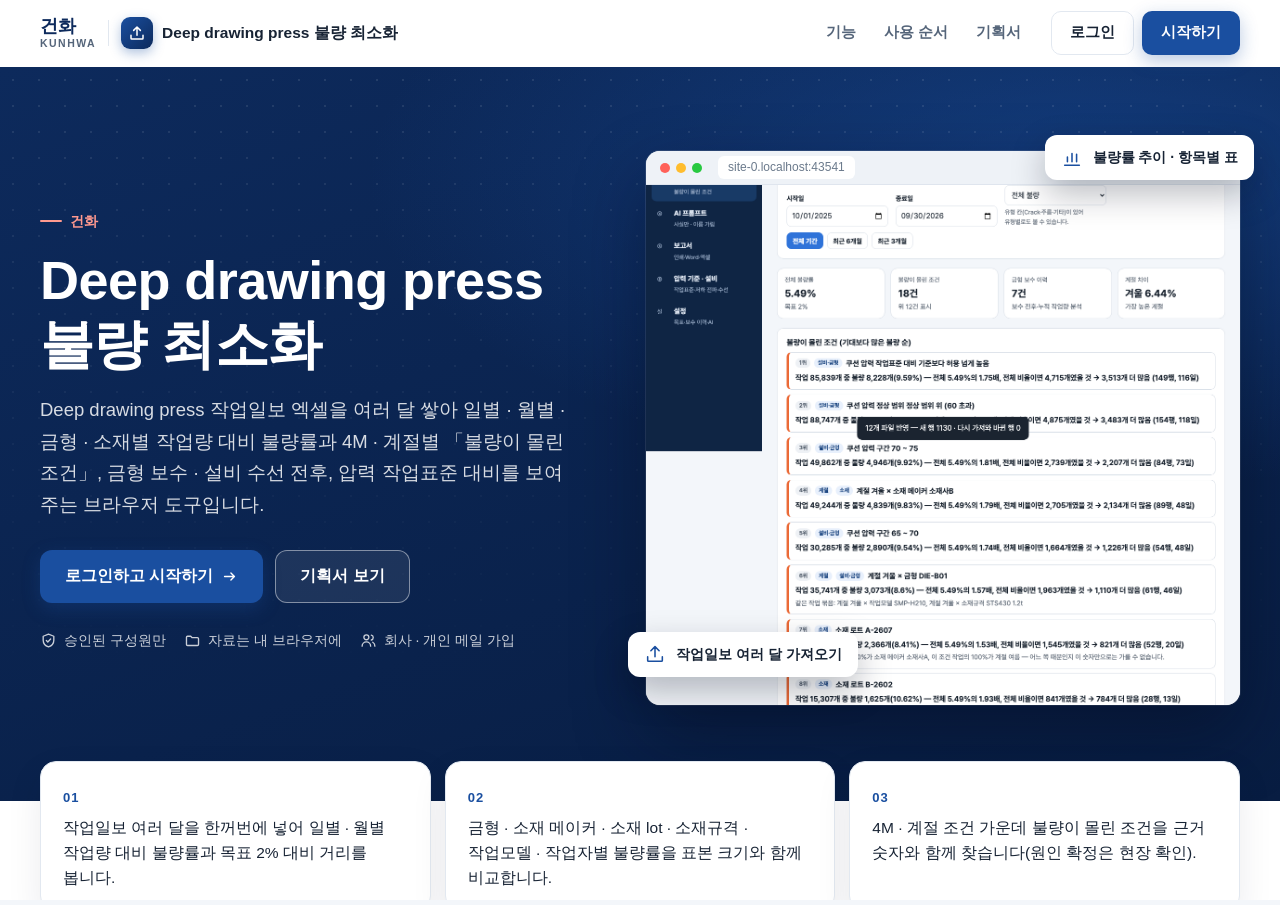
==== index.html @ e85296b6 "로그인 전 화면 홈페이지형 · 회사 색 · 판 2026-11-10.6 Co-Authored-By: Claude Opus 5.5 <noreply@anthropic.com>" ====
<!doctype html>
<html lang="ko">
<head>
  <meta charset="utf-8">
  <meta name="viewport" content="width=device-width, initial-scale=1">
  <title>Deep drawing 불량률 분석</title>
  <meta name="description" content="Deep drawing press 작업일보 엑셀을 쌓아 일별·월별·금형·소재별 불량률, 4M·계절별 「불량이 몰린 조건」, 금형 보수·설비 수선 전후 비교, 모델별 압력 작업표준 대비와 압력 저하 전파 목록, AI 프롬프트와 보고서 초안을 만드는 브라우저 도구">
  <meta name="robots" content="noindex">
  <!-- fresh-guard v3 (2026-10-21) — 배포 직후에도 강력 새로고침 없이 새 화면을 보이게 한다.
       GitHub Pages 는 HTML 을 max-age=600 으로 준다. 브라우저도, GitHub 앞단 캐시(Fastly)도 그동안 옛 HTML 을 줄 수 있다
       (Cloudflare 는 HTML 을 캐시하지 않는다 — cf-cache-status: DYNAMIC 실측).
       여기서 하는 일: 지금 화면의 Last-Modified(document.lastModified)와 서버의 최신 값(HEAD)을 비교해,
       서버 쪽이 새로우면 「?_fg=<판>」을 붙인 주소로 한 번 옮겨 간다. 질의가 붙은 주소는 브라우저 캐시에도 Fastly 캐시에도
       없어 반드시 새 판이 온다(실측 x-cache: MISS). 붙은 _fg 는 새 화면이 뜨자마자 주소창에서 지운다. 같은 판으로 두 번 돌지 않는다.
       v2: 열 때만이 아니라 앱 안 메뉴 이동(pushState·hashchange·popstate) 때도 15초에 한 번까지 다시 잰다(열어 둔 탭).
       v3: location.reload() 대신 질의 붙은 주소로 — reload 가 Fastly 에 남은 옛 판을 다시 받아 멈추던 것(10-21 build-data 강의안).
       탭 전환·포커스로는 옮기지 않는다(입력 유실). ETag 는 Cloudflare 가 지워서 쓸 수 없다. 원본: dreamit-1000/scripts/fresh-guard/guard.html -->
  <script>(function(){try{var L=location,P='_fg',h=window.history,q=L.search;if(/[?&]_fg=/.test(q)&&h&&h.replaceState){q=q.replace(/([?&])_fg=[^&]*&?/,'$1').replace(/[?&]$/,'');h.replaceState(h.state,'',L.pathname+q+L.hash);}var d=Date.parse(document.lastModified),u=L.pathname+L.search,k='__fresh_guard',t=0;if(!d||!window.fetch||!window.sessionStorage)return;var g=function(s,v){return s+(s.indexOf('?')<0?'?':'&')+P+'='+v;};var c=function(){var n=Date.now();if(n-t<15000)return;t=n;fetch(g(u,n),{method:'HEAD',cache:'no-store'}).then(function(r){var lm=r.headers.get('last-modified'),f=lm&&Date.parse(lm);if(!f||f<=d+1000)return;if(sessionStorage.getItem(k)===lm)return;sessionStorage.setItem(k,lm);L.replace(g(L.pathname+L.search,f)+L.hash);})['catch'](function(){});};c();var p=h&&h.pushState;if(p)h.pushState=function(){var x=p.apply(this,arguments);c();return x;};addEventListener('hashchange',c);addEventListener('popstate',c);}catch(e){}})();</script>
  <link rel="stylesheet" href="css/style.css?v=2026-11-10.6">
  <!-- auth-kit: 로그인 전에는 도구 화면을 감춘다(js/auth.js 가 판정 뒤 푼다) -->
  <script>document.documentElement.classList.add('auth-lock')</script>
  <link rel="stylesheet" href="css/auth.css?v=2026-11-10.6">
  <!-- /auth-kit -->
</head>
<body>
  <a class="skip" href="#main">본문으로 건너뛰기</a>
  <div class="shell">
    <aside class="side" aria-label="주 메뉴">
      <a class="brand" href="#/import">
        <span class="brand-mark" aria-hidden="true">DD</span>
        <span class="brand-text">
          <span class="brand-name">불량률 분석</span>
          <span class="brand-sub">data10-11 · v2.0</span>
        </span>
      </a>
      <nav class="nav" id="nav"></nav>
    </aside>

    <div class="body">
      <header class="topbar">
        <a class="scope-chip" id="dataChip" href="#/import"></a>
        <span class="topbar-note" id="storeNote"></span>
      </header>
      <div id="sampleBanner" class="sample-banner" hidden></div>
      <main id="main" class="main" tabindex="-1"></main>
      <footer class="site-footer">
        v2.0 · 파일과 데이터는 이 브라우저 안에서만 읽고 저장합니다(서버로 보내지 않음) · AI 자동 보내기는 설정한 경우에만
      </footer>
    </div>
  </div>

  <div id="toast" class="toast" role="status" aria-live="polite" hidden></div>

  <!-- 로컬 파일(file://)로 열어도 돌도록 module 이 아닌 일반 스크립트로 불러옵니다 -->
  <script src="vendor/xlsx.full.min.js?v=2026-11-10.6"></script>
  <script src="js/logic.js?v=2026-11-10.6"></script>
  <script src="js/sample-data.js?v=2026-11-10.6"></script>
  <script src="js/store.js?v=2026-11-10.6"></script>
  <script src="js/charts.js?v=2026-11-10.6"></script>
  <script src="js/ai-endpoint.js?v=2026-11-10.6"></script>
  <script src="js/ai-panel.js?v=2026-11-10.6"></script>
  <script src="js/app.js?v=2026-11-10.6"></script>
  <!-- auth-kit: 로그인 · 사용 신청 · 승인(정본 data10-00/kit/auth) -->
  <script src="vendor/supabase.js?v=2026-11-10.6"></script>
  <script src="js/auth-config.js?v=2026-11-10.6"></script>
  <script src="js/auth.js?v=2026-11-10.6"></script>
  <!-- /auth-kit -->
</body>
</html>
---- css/style.css ----
/* Deep drawing 불량률 분석 — 1단계 화면 스타일
   뼈대(짙은 남색 사이드바 + 밝은 본문)와 부품은 data09-25 에서 가져왔습니다.
   360px 까지 반응형, 좁은 화면에서는 사이드바가 위쪽 메뉴로 바뀝니다. 그래프 색은 --series-* 변수. */
:root {
  --container-pad: 16px;
  --bg: #f3f6fa;
  --surface: #ffffff;
  --text: #16202c;
  --muted: #56616f;
  --line: #d6dde6;
  --primary: #2f73d9;
  --primary-dark: #215cb4;
  --primary-soft: #e8f0fc;
  --on-primary: #ffffff;
  --side: #0f2544;
  --side-2: #183a66;
  --on-side: #e7eef8;
  --on-side-muted: #9fb2cc;
  --danger: #b3261e;
  --warn-bg: #fff4d6;
  --ok: #1b6e3a;
  --fact: #1b6e3a;
  --obs: #8a4b00;
  --radius: 10px;
  --series-1: #2a78d6;    /* 불량률 */
  --series-2: #eb6834;    /* 목표 초과·몰린 조건 */
  --series-3: #1baf7a;    /* 목표선 */
  --series-plan: #9aa7b8; /* 작업수량·표본 적음(중립 회색) */
  --caution-bg: #fff4d6;
  --caution: #6b4d00;
}
@media (min-width: 640px) { :root { --container-pad: 24px; } }
@media (min-width: 1024px) { :root { --container-pad: 32px; } }

*, *::before, *::after { box-sizing: border-box; }
html { -webkit-text-size-adjust: 100%; }
body {
  margin: 0;
  background: var(--bg);
  color: var(--text);
  font-family: "Pretendard", "Apple SD Gothic Neo", "Malgun Gothic", "Noto Sans KR", system-ui, sans-serif;
  font-size: 16px;
  line-height: 1.6;
  word-break: keep-all;
  overflow-wrap: break-word;
}
button, input, select, textarea { font: inherit; color: inherit; }
input[type="file"] { max-width: 100%; }
img { max-width: 100%; display: block; }
h1, h2, h3 { line-height: 1.3; margin: 0 0 .5em; }
h1 { font-size: 1.6rem; }
h2 { font-size: 1.2rem; }
h3 { font-size: 1.05rem; }
p { margin: 0 0 .75em; }
a { color: var(--primary); }
.sr { position: absolute; width: 1px; height: 1px; overflow: hidden; clip: rect(0 0 0 0); white-space: nowrap; }
.skip { position: absolute; left: -999px; }
.skip:focus { left: 8px; top: 8px; background: #fff; padding: 8px; z-index: 50; }
[hidden] { display: none !important; }

/* ── 뼈대: 사이드바 + 본문 ─────────────────── */
.shell { display: grid; grid-template-columns: 250px minmax(0, 1fr); min-height: 100vh; }
.side { background: var(--side); color: var(--on-side); padding: 20px 12px; position: sticky; top: 0; height: 100vh; overflow-y: auto; }
.brand { display: flex; align-items: center; gap: 10px; text-decoration: none; color: var(--on-side); padding: 0 8px 18px; }
.brand-mark { font-weight: 800; font-size: 1.4rem; letter-spacing: .02em; }
.brand-text { display: flex; flex-direction: column; min-width: 0; }
.brand-name { font-weight: 800; font-size: 1.05rem; }
.brand-sub { font-size: .78rem; color: var(--on-side-muted); }
.nav { display: flex; flex-direction: column; gap: 4px; }
.nav a {
  display: grid; grid-template-columns: 28px minmax(0, 1fr); gap: 2px 8px; align-items: baseline;
  padding: 10px 12px; border-radius: var(--radius); color: var(--on-side); text-decoration: none;
}
.nav a .no { font-size: .78rem; color: var(--on-side-muted); }
.nav a .t { font-weight: 700; font-size: .95rem; }
.nav a .s { grid-column: 2; font-size: .78rem; color: var(--on-side-muted); }
.nav a:hover { background: rgba(255, 255, 255, .06); }
.nav a[aria-current="page"] { background: var(--side-2); }
.nav a[aria-current="page"] .no { color: #7fb0ff; }

.body { min-width: 0; display: flex; flex-direction: column; }
.topbar {
  display: flex; flex-wrap: wrap; align-items: center; gap: 8px 16px;
  padding: 12px var(--container-pad); background: var(--surface); border-bottom: 1px solid var(--line);
  position: sticky; top: 0; z-index: 10;
}
.scope-chip {
  display: inline-flex; flex-wrap: wrap; gap: 2px 8px; align-items: center; min-width: 0; max-width: 100%;
  padding: 6px 14px; border-radius: 16px; background: var(--primary-soft); border: 1px solid #c3d6f3;
  color: #17427e; font-weight: 700; font-size: .9rem; text-decoration: none;
}
.scope-chip .dim { font-weight: 500; color: var(--muted); }
.topbar-note { margin-left: auto; font-size: .85rem; color: var(--muted); }
.sample-banner { background: var(--warn-bg); border-bottom: 1px solid #e8cf85; color: #5a4400; font-size: .92rem; padding: 8px var(--container-pad); }
.main { padding: 24px var(--container-pad) 48px; width: 100%; max-width: calc(1280px + 2 * var(--container-pad)); }
.main:focus { outline: none; }
.site-footer { margin-top: auto; border-top: 1px solid var(--line); background: var(--surface); color: var(--muted); font-size: .85rem; padding: 14px var(--container-pad); }

@media (max-width: 1023px) {
  .shell { grid-template-columns: minmax(0, 1fr); }
  .side { position: static; height: auto; padding: 12px var(--container-pad); }
  .brand { padding: 0 0 10px; }
  .nav { flex-direction: row; flex-wrap: wrap; gap: 4px; }
  .nav a { display: inline-flex; gap: 6px; padding: 6px 10px; }
  .nav a .s { display: none; }
  .topbar { position: static; }
}

/* ── 공통 부품 ─────────────────────────── */
.stage { font-size: .8rem; font-weight: 800; color: var(--primary); letter-spacing: .04em; margin-bottom: 4px; }
.page-head { display: flex; flex-wrap: wrap; align-items: flex-end; gap: 8px 16px; margin-bottom: 18px; }
.page-head .titles { margin-right: auto; min-width: 0; }
.page-head h1 { margin: 0; }
.page-head .lead { color: var(--muted); margin: 4px 0 0; }
.card { background: var(--surface); border: 1px solid var(--line); border-radius: 14px; padding: 20px; margin-bottom: 20px; min-width: 0; }
.card > h2 { font-size: 1.05rem; }
.note { color: var(--muted); font-size: .9rem; }
.grid-2 { display: grid; grid-template-columns: repeat(2, minmax(0, 1fr)); gap: 20px; }
@media (max-width: 900px) { .grid-2 { grid-template-columns: minmax(0, 1fr); } }

.btn {
  display: inline-flex; align-items: center; justify-content: center; gap: 8px;
  min-height: 44px; padding: 8px 16px; border-radius: var(--radius);
  border: 1px solid var(--line); background: var(--surface); cursor: pointer; font-weight: 700; text-decoration: none; color: var(--text);
}
.btn:hover { border-color: var(--primary); }
.btn:disabled { opacity: .5; cursor: not-allowed; }
.btn-primary { background: var(--primary); color: var(--on-primary); border-color: var(--primary); }
.btn-primary:hover { background: var(--primary-dark); }
.btn-danger { color: var(--danger); border-color: var(--danger); }
.btn-sm { min-height: 36px; padding: 4px 12px; font-size: .9rem; }
.btn-big { min-height: 52px; font-size: 1.05rem; padding: 12px 28px; }
.btn-row { display: flex; flex-wrap: wrap; gap: 8px; }

/* 양식 */
.form-grid { display: grid; grid-template-columns: repeat(3, minmax(0, 1fr)); gap: 14px 18px; }
.form-grid .span-all { grid-column: 1 / -1; }
@media (max-width: 1100px) { .form-grid { grid-template-columns: repeat(2, minmax(0, 1fr)); } }
@media (max-width: 560px) { .form-grid { grid-template-columns: minmax(0, 1fr); } }
.field { display: flex; flex-direction: column; gap: 4px; min-width: 0; }
.field > span { font-weight: 700; font-size: .9rem; }
.field > span .req { color: var(--danger); margin-left: 4px; }
.field input, .field select, .field textarea {
  width: 100%; min-height: 44px; padding: 8px 10px; border: 1px solid var(--line); border-radius: var(--radius); background: var(--surface);
}
.field textarea { min-height: 80px; resize: vertical; }
.field .hint { font-size: .82rem; color: var(--muted); }
.field .err { color: var(--danger); font-size: .88rem; }
.field.invalid input, .field.invalid select, .field.invalid textarea { border-color: var(--danger); }
fieldset.block { border: 1px solid var(--line); border-radius: 14px; padding: 16px 18px 18px; margin: 0 0 18px; background: var(--surface); min-width: 0; }
fieldset.block legend { font-weight: 800; padding: 0 6px; }
details.block { border: 1px solid var(--line); border-radius: 14px; padding: 8px 18px; margin: 0 0 10px; background: var(--surface); min-width: 0; }
details.block[open] { padding-bottom: 16px; }
details.block > summary { font-weight: 800; overflow-wrap: anywhere; }
.view-toggle { display: inline-flex; border: 1px solid var(--line); border-radius: 10px; overflow: hidden; }
.view-toggle button { border: 0; background: var(--surface); padding: 6px 14px; font: inherit; cursor: pointer; min-height: 36px; }
.view-toggle button[aria-pressed="true"] { background: var(--primary); color: #fff; font-weight: 700; }
table.list.pivot td.label { white-space: nowrap; }
table.list.alias td:first-child { font-weight: 700; }
.kind { display: inline-block; font-size: .75rem; font-weight: 800; padding: 1px 8px; border-radius: 999px; margin-left: 6px; vertical-align: middle; }
.kind.fact { background: #e3f3e8; color: var(--fact); }
.kind.obs { background: #fdf0dc; color: var(--obs); }
.kind.meta { background: #eef1f5; color: var(--muted); }
.submit-bar { display: flex; justify-content: flex-end; gap: 8px; flex-wrap: wrap; position: sticky; bottom: 0; background: var(--bg); padding: 12px 0; }

/* 표 */
.table-wrap { overflow-x: auto; border: 1px solid var(--line); border-radius: var(--radius); background: var(--surface); }
table.list { width: 100%; border-collapse: collapse; font-size: .92rem; }
table.list th, table.list td { padding: 8px 10px; border-bottom: 1px solid var(--line); text-align: left; vertical-align: top; }
table.list th { background: #eef2f7; white-space: nowrap; }
table.list td.num, table.list th.num { text-align: right; white-space: nowrap; }
table.list td.zero { color: #a3adba; }
table.list tr.differs td { background: #fffaf0; }
table.list td.blk { color: var(--muted); font-size: .82rem; white-space: nowrap; }
.heat-1 { background: #eef4fd; } .heat-2 { background: #d9e7fb; } .heat-3 { background: #bcd4f7; }

/* 통계 타일 */
.tiles { display: grid; grid-template-columns: repeat(4, minmax(0, 1fr)); gap: 12px; margin-bottom: 20px; }
@media (max-width: 900px) { .tiles { grid-template-columns: repeat(2, minmax(0, 1fr)); } }
.tile { background: var(--surface); border: 1px solid var(--line); border-radius: 14px; padding: 14px 16px; min-width: 0; }
.tile .k { font-size: .85rem; color: var(--muted); }
.tile .v { font-size: 1.6rem; font-weight: 800; }

/* 가져오기 */
.map-grid { display: grid; grid-template-columns: repeat(auto-fill, minmax(260px, 1fr)); gap: 10px 16px; }
.map-row { display: flex; flex-direction: column; gap: 4px; min-width: 0; border: 1px solid var(--line); border-radius: 10px; padding: 8px 10px; background: #fafbfd; }
.map-row .col { font-weight: 800; }
.map-row .ex { font-size: .8rem; color: var(--muted); overflow: hidden; text-overflow: ellipsis; white-space: nowrap; }
.map-row select { min-height: 38px; border: 1px solid var(--line); border-radius: 8px; padding: 4px 8px; background: #fff; width: 100%; }

.alert { padding: 10px 14px; border-radius: var(--radius); margin: 10px 0; }
.alert.warn { background: #fdecea; color: #7a1c14; }
.alert.info { background: #eaf1fa; color: #123a66; }
.empty { text-align: center; padding: 40px 16px; color: var(--muted); }

/* 대화상자·알림 */
.dialog { border: none; border-radius: 12px; padding: 0; width: min(640px, calc(100vw - 32px)); max-height: calc(100vh - 32px); }
.dialog::backdrop { background: rgba(0, 0, 0, .45); }
.dialog-body { padding: 20px; }
.dialog-actions { display: flex; justify-content: flex-end; gap: 8px; margin-top: 16px; flex-wrap: wrap; }
.toast { position: fixed; left: 50%; bottom: 24px; transform: translateX(-50%); background: #1b2430; color: #fff; padding: 12px 18px; border-radius: var(--radius); z-index: 100; max-width: calc(100vw - 32px); }
.toast.error { background: var(--danger); }


/* ── data09-25 에서 이어 온 부품 ─────────── */
.filters { display: grid; grid-template-columns: repeat(auto-fit, minmax(min(100%, 200px), 1fr)); gap: 12px 16px; align-items: end; }
.filters .span-all { grid-column: 1 / -1; margin: 0; }
h2.sec { font-size: 1.15rem; margin: 4px 0 12px; }
.tile .v { font-size: 1.35rem; }
.map-row.missing { border-color: var(--danger); background: #fdf3f2; }
.map-row .req { color: var(--danger); font-size: .78rem; }
details > summary { cursor: pointer; font-weight: 700; padding: 6px 0; min-height: 32px; }
details.warn-list ul { max-height: 240px; overflow: auto; font-size: .88rem; }
details.card.rules > summary { font-weight: 700; }
.charts { display: grid; grid-template-columns: repeat(2, minmax(0, 1fr)); gap: 16px; margin-bottom: 16px; }
@media (max-width: 900px) { .charts { grid-template-columns: minmax(0, 1fr); } }
.fig { margin: 0; border: 1px solid var(--line); border-radius: var(--radius); padding: 10px 12px; min-width: 0; background: var(--surface); }
.fig figcaption { font-weight: 800; font-size: .92rem; }
svg.chart { width: 100%; height: auto; display: block; }
svg.chart .grid { stroke: #e6eaf0; stroke-width: 1; }
svg.chart .axis { stroke: #b9c2ce; stroke-width: 1; }
svg.chart .tick { fill: var(--muted); font-size: 12px; }
svg.chart .ln { fill: none; stroke-width: 2; stroke-linejoin: round; }
svg.chart .dot { stroke: var(--surface); stroke-width: 2; }
.legend { display: flex; flex-wrap: wrap; gap: 4px 14px; font-size: .82rem; color: var(--muted); min-height: 4px; }
.legend .lg { display: inline-flex; align-items: center; gap: 6px; }
.legend i { width: 12px; height: 12px; border-radius: 3px; display: inline-block; }
table.list tr.sum td { background: #eef2f7; font-weight: 700; }
table.list tr.total td { background: #dfe7f2; }
table.list td.indent { padding-left: 22px; }
table.list.weekly td:last-child { min-width: 220px; }
table.list.items input[type="text"], table.list.items input:not([type]) { width: 100%; min-height: 36px; padding: 4px 6px; border: 1px solid var(--line); border-radius: 8px; }
table.list tr.excluded td { color: #8b95a3; }
.an-list { display: grid; gap: 10px; }
.an { border: 1px solid var(--line); border-left-width: 5px; border-radius: var(--radius); padding: 10px 14px; min-width: 0; }
.an.lv-bad { border-left-color: var(--danger); }
.an.lv-warn { border-left-color: #c98500; }
.an-top { display: flex; flex-wrap: wrap; align-items: center; gap: 4px 8px; }
.an-ev { margin: 6px 0 4px; font-weight: 600; }
.an .note { margin: 2px 0; }
.tag.caution { background: var(--caution-bg); color: var(--caution); }
.drop { display: flex; flex-wrap: wrap; align-items: center; gap: 10px 16px; padding: 22px; border: 2px dashed var(--line); border-radius: 14px; background: #fafbfd; margin-bottom: 12px; }
.drop.over { border-color: var(--primary); background: var(--primary-soft); }
.btn { position: relative; }
.btn input[type="file"] { position: absolute; width: 1px; height: 1px; overflow: hidden; clip: rect(0 0 0 0); }
.steps { margin: 8px 0 12px; padding-left: 22px; }
.mono { font-family: ui-monospace, Menlo, Consolas, monospace; font-size: .85rem; }
textarea { width: 100%; min-height: 120px; padding: 8px 10px; border: 1px solid var(--line); border-radius: var(--radius); background: var(--surface); resize: vertical; }
.paper { padding: 28px; }
.rp h1 { font-size: 1.4rem; }
.rp h2 { font-size: 1.1rem; margin-top: 18px; }
.rp .pre { white-space: pre-line; background: #fafbfd; border: 1px solid var(--line); border-radius: var(--radius); padding: 12px 14px; }
.ai-send { display: inline-flex; align-items: center; flex-wrap: wrap; gap: 4px; }
@media (max-width: 700px) { .paper { padding: 16px; } }

@media print {
  .side, .topbar, .site-footer, .sample-banner, .no-print, .toast, .filters { display: none !important; }
  .shell { display: block; }
  body { background: #fff; font-size: 10.5pt; }
  .main { padding: 0; max-width: none; }
  .card { border: none; padding: 0; }
  .table-wrap { overflow: visible; border: none; }
  table.list th, table.list td { padding: 3px 5px; }
}
.mask-box { border: 1px solid var(--line); border-radius: 12px; padding: 10px 14px; margin: 0 0 12px; background: #fafbfd; }
.mask-box .opt { margin: 0; }

/* ── data10-11 추가 ─────────────────────── */
.opt { position: relative; display: flex; gap: 10px; align-items: flex-start; padding: 10px 12px; border: 1px solid var(--line); border-radius: var(--radius); background: var(--surface); cursor: pointer; min-width: 0; }
.opt input { margin-top: 4px; flex: none; width: 18px; height: 18px; accent-color: var(--primary); }
.opt .t { font-weight: 700; display: block; }
.opt .s { font-size: .82rem; color: var(--muted); display: block; }
.tag { display: inline-block; font-size: .75rem; font-weight: 800; padding: 1px 8px; border-radius: 999px; background: #eef1f5; color: var(--muted); }
.tag.warn { background: #fdecea; color: #7a1c14; }
.tag.m4 { background: var(--primary-soft); color: #17427e; }
svg.chart .ref { stroke: var(--series-3); stroke-width: 2; stroke-dasharray: 6 4; }
svg.chart .ref.now { stroke: #8a95a5; }
svg.chart .ref-label { fill: #12704d; font-size: 12px; font-weight: 700; }
svg.chart .ref-label.now { fill: #56616f; }
svg.chart .tick.val { font-weight: 700; fill: var(--text); }
.legend .ref-sw { width: 16px; height: 0; border-top: 2px dashed var(--series-3); border-radius: 0; background: none; }
.legend .ref-sw.now { border-top-color: #8a95a5; }
table.list tr.small td { color: #8b95a3; }
table.list td.over { color: #9a2a12; font-weight: 700; }
table.list.cross td.num { min-width: 86px; }
table.list.cross td.heat-1 { background: #fdf0e8; } table.list.cross td.heat-2 { background: #fbd9c6; } table.list.cross td.heat-3 { background: #f6b896; }
table.list.cross td.low { background: #eaf5ef; }
.small-mark { color: #8b95a3; font-size: .8rem; white-space: nowrap; }
.hot-list { display: grid; gap: 10px; }
.hot { border: 1px solid var(--line); border-left: 5px solid var(--series-2); border-radius: var(--radius); padding: 10px 14px; min-width: 0; }
.hot-top { display: flex; flex-wrap: wrap; gap: 4px 8px; align-items: center; }
.hot-top strong { font-size: 1.02rem; }
.hot .ev { margin: 6px 0 2px; font-weight: 600; }
.hot .note { margin: 2px 0; }
.m4-sec { margin-bottom: 20px; }
.m4-sec > h2 { display: flex; flex-wrap: wrap; gap: 6px 10px; align-items: baseline; }
.dim-grid { display: grid; grid-template-columns: repeat(2, minmax(0, 1fr)); gap: 16px; }
@media (max-width: 1100px) { .dim-grid { grid-template-columns: minmax(0, 1fr); } }
.dim-box { min-width: 0; }
.dim-box h3 { margin-top: 4px; }
.tabs { display: flex; flex-wrap: wrap; gap: 6px; margin-bottom: 12px; }
.tabs button { min-height: 40px; padding: 6px 14px; border: 1px solid var(--line); border-radius: 999px; background: var(--surface); cursor: pointer; font-weight: 700; }
.tabs button[aria-pressed="true"] { background: var(--primary); border-color: var(--primary); color: var(--on-primary); }
.inline-form { display: grid; grid-template-columns: repeat(auto-fit, minmax(min(100%, 160px), 1fr)); gap: 10px 14px; align-items: end; }
.goal { display: flex; flex-wrap: wrap; gap: 4px 12px; align-items: baseline; }
.goal .big { font-size: 1.6rem; font-weight: 800; }
.goal .over { color: #9a2a12; }
.goal .ok { color: var(--ok); }
.tile .v.over { color: #9a2a12; }
.tile .v.ok { color: var(--ok); }
svg.chart.hbar .tick { font-size: 15px; }

/* 버튼·결과 불일치 점검(2026-10-27) — 지금 기간과 같은 빠른 기간 단추는 눌린 모양 · 탭의 칸 출처 · 옛 판 자료 알림 */
.quick-period .btn[aria-pressed="true"] { background: var(--primary); border-color: var(--primary); color: var(--on-primary); }
.col-source { margin: 0 0 10px; }
.stale-import { margin-bottom: 14px; display: flex; flex-wrap: wrap; gap: 8px; align-items: center; }
/* 소재 칸 확인(2026-10-27 실제 작업일보 머리 이름 점검) — 엑셀 열 → 소재 메이커 · lot · 규격, 값 3개씩 */
.mat-check { border: 2px solid var(--line); border-radius: 12px; padding: 10px 12px; margin: 10px 0; background: #f7f9fc; }
.mat-check.bad { border-color: var(--danger); background: #fdf3f2; }
.mat-check h4 { margin: 0 0 6px; }
.mat-check .alert { margin: 6px 0; }
#materialAlert { margin: 8px 0; }
---- css/auth.css ----
/* data10 로그인 키트 — 정본: data10-00/kit/auth/css/auth.css (사본을 직접 고치지 말 것)
   로그인 전 대문 · 사용 신청 · 승인 대기 · 구성원 관리 창. 클래스는 모두 ag- / auth- 로 시작해 도구 화면과 섞이지 않는다. */
:root {
  --ag-ink: #172334; --ag-sub: #55657a; --ag-line: #d6dee8; --ag-bg: #f3f6f9;
  --ag-navy: #13274b; --ag-navy-2: #0c1b36; --ag-brand: #1f5fa8; --ag-brand-d: #174a84;
  --ag-ok: #1b6e3a; --ag-ok-bg: #e5f3ea; --ag-err: #b3261e; --ag-err-bg: #fdecea; --ag-warn: #7a5200; --ag-warn-bg: #fff4d6;
  --ag-accent: #a9c2e2;
  --ag-pad: 20px;
}
@media (min-width: 640px) { :root { --ag-pad: 28px; } }
@media (min-width: 1024px) { :root { --ag-pad: 40px; } }

/* 로그인 전에는 도구 화면을 감춘다(자리는 그대로 — 그래프 폭 계산이 흔들리지 않게 visibility) */
html.auth-lock body > *:not(#authGate) { visibility: hidden; }
html.auth-lock body { overflow: hidden; }

.ag {
  position: fixed; inset: 0; z-index: 2000; overflow-y: auto; -webkit-overflow-scrolling: touch;
  background: var(--ag-bg); color: var(--ag-ink);
  font: 16px/1.65 Pretendard, 'Apple SD Gothic Neo', 'Malgun Gothic', 'Noto Sans KR', sans-serif;
  word-break: keep-all; overflow-wrap: break-word;
}
.ag[hidden] { display: none; }
.ag *, .ag *::before, .ag *::after, .ag-modal * { box-sizing: border-box; }

.ag-wrap {
  max-width: calc(1180px + 2 * var(--ag-pad)); margin: 0 auto; padding: 0 var(--ag-pad);
  display: grid; grid-template-columns: minmax(0, 1fr); gap: 0;
}
.ag-hero {
  background: linear-gradient(160deg, var(--ag-navy) 0%, var(--ag-navy-2) 100%); color: #fff;
  margin: 0 calc(-1 * var(--ag-pad)); padding: 36px var(--ag-pad) 32px;
}
.ag-side { padding: 24px 0 8px; }
@media (min-width: 960px) {
  .ag { background: linear-gradient(90deg, var(--ag-navy-2) 0, var(--ag-navy-2) 50%, var(--ag-bg) 50%); }
  .ag-wrap { grid-template-columns: minmax(0, 1fr) minmax(0, 1fr); min-height: calc(100vh - 48px); align-items: center; }
  .ag-hero { margin: 0; padding: 56px 48px 56px 0; background: none; min-height: 100%; display: flex; flex-direction: column; justify-content: center; }
  .ag-side { padding: 56px 0 56px 48px; }
}
.ag-eyebrow { margin: 0 0 10px; font-size: 13.5px; letter-spacing: .02em; color: var(--ag-accent); }
.ag-hero h1 { margin: 0 0 14px; font-size: clamp(26px, 3.6vw, 38px); line-height: 1.3; color: #fff; font-weight: 800; }
.ag-lead { margin: 0 0 24px; color: #d7e3f2; font-size: 16.5px; max-width: 640px; }
.ag-feats { list-style: none; margin: 0 0 24px; padding: 0; display: grid; grid-template-columns: minmax(0, 1fr); gap: 10px; }
@media (min-width: 640px) { .ag-feats { grid-template-columns: repeat(2, minmax(0, 1fr)); } }
.ag-feats li { border: 1px solid rgba(255, 255, 255, .14); border-radius: 12px; padding: 14px 16px; background: rgba(255, 255, 255, .05); }
.ag-feats b { display: block; color: #fff; font-size: 15.5px; margin-bottom: 4px; }
.ag-feats span { display: block; color: #c4d3e6; font-size: 14px; line-height: 1.55; }
.ag-flow-t { margin: 0 0 8px; font-size: 13.5px; color: #a9c2e2; }
.ag-flow ol { list-style: none; margin: 0; padding: 0; display: flex; flex-wrap: wrap; gap: 8px; }
.ag-flow li { display: inline-flex; align-items: center; gap: 8px; padding: 6px 12px 6px 6px; border-radius: 999px; background: rgba(255, 255, 255, .08); color: #e6eef8; font-size: 14px; }
.ag-n { display: inline-grid; place-items: center; width: 24px; height: 24px; border-radius: 50%; background: #fff; color: var(--ag-navy); font-weight: 700; font-size: 13px; }

.ag-card { background: #fff; border: 1px solid var(--ag-line); border-radius: 16px; padding: 26px 24px; box-shadow: 0 10px 30px rgba(15, 30, 55, .08); max-width: 460px; margin: 0 auto; }
.ag-card h2 { margin: 6px 0 8px; font-size: 21px; color: var(--ag-ink); }
.ag-card p { margin: 0 0 12px; }
.ag-sub { color: var(--ag-sub); font-size: 14.5px; }
.ag-tabs { display: flex; gap: 4px; padding: 4px; background: #eef2f6; border-radius: 10px; margin: 0 0 18px; }
.ag-tabs button { flex: 1; border: 0; background: transparent; padding: 9px 10px; border-radius: 8px; font: inherit; font-weight: 600; color: var(--ag-sub); cursor: pointer; }
.ag-tabs button[aria-selected="true"] { background: #fff; color: var(--ag-ink); box-shadow: 0 1px 3px rgba(0, 0, 0, .1); }
.ag-form { display: grid; gap: 12px; }
.ag-form label { display: grid; gap: 5px; font-size: 14px; font-weight: 600; color: var(--ag-ink); }
.ag-form small { font-weight: 400; color: var(--ag-sub); }
.ag-form input { font: inherit; font-size: 16px; font-weight: 400; padding: 10px 12px; border: 1px solid var(--ag-line); border-radius: 9px; background: #fff; color: var(--ag-ink); width: 100%; }
.ag-form input::placeholder { color: #8a97a8; font-weight: 400; }
.ag-form input:focus { outline: 2px solid var(--ag-brand); outline-offset: 1px; border-color: var(--ag-brand); }
.ag-btn { font: inherit; font-weight: 700; display: inline-flex; align-items: center; justify-content: center; gap: 6px; min-height: 44px; padding: 8px 16px;
  border-radius: 10px; border: 1px solid var(--ag-line); background: #fff; color: var(--ag-ink); cursor: pointer; width: 100%; }
.ag-btn:hover { border-color: var(--ag-brand); }
.ag-btn:disabled { opacity: .6; cursor: progress; }
.ag-primary { background: var(--ag-brand); border-color: var(--ag-brand); color: #fff; }
.ag-primary:hover { background: var(--ag-brand-d); }
.ag-kakao { background: #fee500; border-color: #fee500; color: #191600; }
.ag-or { display: flex; align-items: center; gap: 10px; color: var(--ag-sub); font-size: 13px; margin: 14px 0; }
.ag-or::before, .ag-or::after { content: ''; flex: 1; height: 1px; background: var(--ag-line); }
.ag-hint { margin: 14px 0 0 !important; color: var(--ag-sub); font-size: 13.5px; }
.ag-msg { margin: 12px 0 0 !important; font-size: 14px; min-height: 1em; color: var(--ag-sub); }
.ag-msg:empty { display: none; }
.ag-msg.is-err { color: var(--ag-err); background: var(--ag-err-bg); padding: 8px 12px; border-radius: 8px; }
.ag-msg.is-ok { color: var(--ag-ok); background: var(--ag-ok-bg); padding: 8px 12px; border-radius: 8px; }
.ag-link { border: 0; background: none; color: var(--ag-sub); text-decoration: underline; font: inherit; font-size: 14px; cursor: pointer; margin-top: 14px; padding: 6px 0; }
.ag-badge { display: inline-block; padding: 3px 10px; border-radius: 999px; background: var(--ag-warn-bg); color: var(--ag-warn); font-size: 13px; font-weight: 700; }
.ag-badge.is-off { background: var(--ag-err-bg); color: var(--ag-err); }
.ag-claim { margin-top: 16px; padding: 14px; border: 1px dashed var(--ag-line); border-radius: 10px; font-size: 14px; color: var(--ag-sub); }
.ag-foot { text-align: center; color: var(--ag-sub); font-size: 13px; margin: 0; padding: 14px var(--ag-pad) 22px; }
@media (min-width: 960px) { .ag-foot { color: #8fa3bd; text-align: left; max-width: calc(1180px + 2 * var(--ag-pad)); margin: 0 auto; } }

/* 상단 바 계정 칩 */
.auth-chip { display: flex; align-items: center; gap: 6px; margin-left: auto; flex-wrap: nowrap; font-size: 13.5px; }
.auth-chip.is-float { position: fixed; top: 10px; right: 10px; z-index: 1500; background: #fff; border: 1px solid var(--ag-line); border-radius: 999px; padding: 4px 6px 4px 12px; }
.auth-chip-name { max-width: 9em; overflow: hidden; text-overflow: ellipsis; white-space: nowrap; font-weight: 600; }
.auth-chip-btn { font: inherit; font-size: 13px; border: 1px solid var(--ag-line); background: #fff; color: var(--ag-ink); border-radius: 8px; padding: 5px 10px; cursor: pointer; white-space: nowrap; display: inline-flex; align-items: center; gap: 4px; }
.auth-chip-btn:hover { border-color: var(--ag-brand); color: var(--ag-brand); }
.auth-chip-n { display: inline-grid; place-items: center; min-width: 18px; height: 18px; padding: 0 5px; border-radius: 9px; background: var(--ag-err); color: #fff; font-size: 11.5px; font-weight: 700; }
.auth-chip-n[hidden] { display: none; }
@media (max-width: 639px) { .auth-chip-name { display: none; } }

/* 구성원 관리 창 */
.ag-modal { position: fixed; inset: 0; z-index: 2100; background: rgba(10, 20, 35, .5); display: flex; align-items: flex-start; justify-content: center; padding: 24px 12px; overflow-y: auto;
  font: 15px/1.6 Pretendard, 'Apple SD Gothic Neo', 'Malgun Gothic', sans-serif; color: var(--ag-ink); word-break: keep-all; overflow-wrap: break-word; }
.ag-modal[hidden] { display: none; }
.ag-panel { background: #fff; border-radius: 14px; width: 100%; max-width: 980px; padding: 20px 22px 24px; }
.ag-panel-h { display: flex; align-items: center; justify-content: space-between; gap: 12px; }
.ag-panel-h h2 { margin: 0; font-size: 20px; }
.ag-x { border: 0; background: none; font-size: 26px; line-height: 1; cursor: pointer; color: var(--ag-sub); padding: 4px 8px; }
.ag-panel .ag-tabs { max-width: 320px; margin: 12px 0; }
.ag-tablewrap { overflow-x: auto; }
.ag-table { width: 100%; border-collapse: collapse; font-size: 14.5px; }
.ag-table th, .ag-table td { text-align: left; vertical-align: top; padding: 10px 8px; border-bottom: 1px solid var(--ag-line); }
.ag-table th { background: #f1f4f8; font-size: 13.5px; white-space: nowrap; }
.ag-table small { color: var(--ag-sub); }
.ag-acts { display: flex; flex-wrap: wrap; gap: 6px; min-width: 150px; }
.ag-btn.ag-sm { width: auto; min-height: 34px; padding: 4px 10px; font-size: 13.5px; }
.ag-st { display: inline-block; padding: 1px 8px; border-radius: 999px; font-size: 12.5px; font-weight: 700; background: #eef2f6; color: var(--ag-sub); }
.ag-st.is-pending { background: var(--ag-warn-bg); color: var(--ag-warn); }
.ag-st.is-active { background: var(--ag-ok-bg); color: var(--ag-ok); }
.ag-st.is-disabled { background: var(--ag-err-bg); color: var(--ag-err); }
.ag-st.is-admin { background: #e6eef9; color: var(--ag-brand-d); }
/* 밝은 테마(plan.json landing.theme = "light") — 바탕은 --ag-bg, 글자는 --ag-ink, 강조는 --ag-accent */
.ag-light, .ag-light .ag-hero { background: var(--ag-bg); }
@media (min-width: 960px) { .ag.ag-light { background: var(--ag-bg); } }
.ag-light .ag-hero { color: var(--ag-ink); }
.ag-light .ag-hero h1 { color: var(--ag-navy); font-size: clamp(30px, 4.2vw, 46px); line-height: 1.25; }
.ag-light .ag-eyebrow { font-size: 16px; font-weight: 700; }
.ag-light .ag-lead { color: var(--ag-sub); font-size: 17px; }
.ag-light .ag-feats li { background: #fff; border-color: var(--ag-line); }
.ag-light .ag-feats b { color: var(--ag-ink); }
.ag-light .ag-feats span { color: var(--ag-sub); }
.ag-light .ag-flow-t { color: var(--ag-sub); }
.ag-light .ag-flow li { background: #fff; color: var(--ag-ink); border: 1px solid var(--ag-line); }
.ag-light .ag-n { background: var(--ag-navy); color: #fff; }
.ag-light .ag-primary { background: var(--ag-navy); border-color: var(--ag-navy); }
.ag-light .ag-primary:hover { background: var(--ag-navy-2); }
@media (min-width: 960px) { .ag-light .ag-foot { color: var(--ag-sub); } }
/* 대문 그림(SVG) — 현장 데이터 → 관리도. 색은 currentColor 하나로(테마마다 .ag-art color 만 바꾼다) */
.ag-hero { position: relative; overflow: hidden; }
.ag-hero > :not(.ag-art) { position: relative; z-index: 1; }
.ag-art { position: absolute; z-index: 0; pointer-events: none; color: #7fa6d6; opacity: .3;
  right: -40px; top: 8px; width: min(560px, 78%); height: auto; }
.ag-par { transition: transform .6s cubic-bezier(.2, .7, .2, 1); }
.ag-line { fill: none; stroke: currentColor; stroke-width: 2.5; stroke-linecap: round; }
.ag-ucl { stroke: currentColor; stroke-width: 1; stroke-dasharray: 5 6; opacity: .55; }
.ag-lbl { fill: currentColor; font-size: 12px; opacity: .7; font-family: inherit; }
.ag-pt { fill: var(--ag-navy-2); stroke: currentColor; stroke-width: 2; }
.ag-ring { fill: none; stroke: currentColor; stroke-width: 2; transform-box: fill-box; transform-origin: center; opacity: 0; }
@media (max-width: 639px) { .ag-art { width: 92%; right: -24px; top: 0; opacity: .28; } .ag-lbl { display: none; } }
/* 데스크톱: 왼쪽 칸 맨 아래 띠(내용과 겹치지 않게 그만큼 아래 여백을 둔다) */
@media (min-width: 960px) {
  .ag-hero { padding-bottom: 210px; }
  .ag-art { top: auto; bottom: 34px; left: 0; right: 32px; width: auto; max-width: 600px; opacity: .55; }
}
.ag-light .ag-art { color: var(--ag-navy); opacity: .26; }
.ag-light .ag-pt { fill: var(--ag-bg); }

/* 「이렇게 씁니다」 단계 — 차례로 밝아진다(그림의 점과 함께) */
.ag-flow li { transition: background-color .35s, box-shadow .35s, color .35s; }
.ag-flow li.is-on { background: rgba(255, 255, 255, .18); box-shadow: inset 0 0 0 1px rgba(255, 255, 255, .45); color: #fff; }
.ag-light .ag-flow li.is-on { background: #fff; box-shadow: inset 0 0 0 1.5px var(--ag-navy); color: var(--ag-navy); }

/* 효과 — .ag-fx 는 JS 가 처음 한 번만 붙인다(모션 최소화면 붙이지 않음). 효과가 없어도 모든 내용은 보인다. */
@keyframes agDraw { to { stroke-dashoffset: 0; } }
@keyframes agFade { from { opacity: 0; } }
@keyframes agUp { from { opacity: 0; transform: translateY(12px); } }
@keyframes agPop { from { opacity: 0; transform: scale(.4); } }
@keyframes agPulse { 0% { opacity: .85; transform: scale(.6); } 100% { opacity: 0; transform: scale(2.2); } }
.ag-fx .ag-line { stroke-dasharray: 1; stroke-dashoffset: 1; animation: agDraw 1.8s cubic-bezier(.4, 0, .2, 1) .2s forwards; }
.ag-fx .ag-area { animation: agFade 1.2s ease 1s both; }
.ag-fx .ag-pt { transform-box: fill-box; transform-origin: center; animation: agPop .45s cubic-bezier(.2, .9, .3, 1.4) var(--d, 1s) both; }
.ag-fx .ag-eyebrow, .ag-fx .ag-hero h1, .ag-fx .ag-lead { animation: agUp .6s ease both; }
.ag-fx .ag-hero h1 { animation-delay: .08s; } .ag-fx .ag-lead { animation-delay: .16s; }
.ag-fx .ag-feats li { animation: agUp .55s ease both; }
.ag-fx .ag-feats li:nth-child(1) { animation-delay: .28s; } .ag-fx .ag-feats li:nth-child(2) { animation-delay: .36s; }
.ag-fx .ag-feats li:nth-child(3) { animation-delay: .44s; } .ag-fx .ag-feats li:nth-child(4) { animation-delay: .52s; }
.ag-fx .ag-flow { animation: agUp .55s ease .62s both; }
.ag-fx .ag-card { animation: agUp .6s ease .18s both; }
.ag-ring { animation: agPulse 2.4s ease-out infinite; }
.ag-feats li { transition: border-color .25s, background-color .25s; }
.ag-feats li:hover { border-color: rgba(255, 255, 255, .32); background: rgba(255, 255, 255, .08); }
.ag-light .ag-feats li:hover { border-color: var(--ag-navy); background: #fff; }

/* ───────── 대문 사진 ───────── */
.ag-sr { position: absolute !important; width: 1px; height: 1px; overflow: hidden; clip: rect(0 0 0 0); white-space: nowrap; }
/* banner: 완성 그림을 위에 그대로(잘리지 않게), 아래에 기능 · 로그인 */
.ag.ag-has-banner { background: var(--ag-bg); }
.ag-banner { background: var(--ag-navy-2); display: flex; justify-content: center; }
.ag-banner { cursor: pointer; }
.ag-banner img { display: block; width: 100%; max-width: 1600px; height: auto; max-height: 72vh; object-fit: contain; }
/* 데스크톱: 그림 아래로 로그인 카드가 첫 화면에 걸리게 높이를 줄인다 */
@media (min-width: 960px) { .ag-banner img { max-height: 52vh; } }
.ag-banner:focus-visible { outline: 3px solid var(--ag-brand); outline-offset: -3px; }
.ag-wrap-banner { padding-top: 24px; padding-bottom: 8px; }
.ag-has-banner .ag-hero-sub { background: none; color: var(--ag-ink); margin: 0; padding: 0 0 8px; }
.ag-has-banner .ag-feats li { background: #fff; border-color: var(--ag-line); }
.ag-has-banner .ag-feats b { color: var(--ag-ink); } .ag-has-banner .ag-feats span { color: var(--ag-sub); }
.ag-has-banner .ag-flow-t { color: var(--ag-sub); }
.ag-has-banner .ag-flow li { background: #fff; color: var(--ag-ink); border: 1px solid var(--ag-line); }
.ag-has-banner .ag-flow li.is-on { box-shadow: inset 0 0 0 1.5px var(--ag-brand); color: var(--ag-brand-d); }
.ag-has-banner .ag-n { background: var(--ag-navy); color: #fff; }
@media (min-width: 960px) {
  .ag-wrap-banner { min-height: 0; align-items: start; padding-top: 32px; }
  .ag-has-banner .ag-hero-sub { padding: 8px 40px 24px 0; min-height: 0; }
  .ag-has-banner .ag-side { padding: 8px 0 24px 40px; }
  .ag-has-banner .ag-foot { color: var(--ag-sub); }
}
/* cover: 사진 위에 대표색을 덮는다(글자 대비를 위해 왼쪽을 더 짙게) */
.ag-hero.ag-cover { background:
  linear-gradient(100deg, color-mix(in srgb, var(--ag-navy-2) 94%, transparent) 0%, color-mix(in srgb, var(--ag-navy) 82%, transparent) 55%, color-mix(in srgb, var(--ag-navy) 45%, transparent) 100%),
  var(--ag-photo) center / cover no-repeat, var(--ag-navy-2); }
@media (min-width: 960px) {
  .ag.ag-has-cover { background: linear-gradient(90deg, var(--ag-navy-2) 0, var(--ag-navy-2) 50%, var(--ag-bg) 50%); }
  .ag-has-cover .ag-wrap { max-width: none; padding-left: 0; }
  .ag-has-cover .ag-hero.ag-cover { margin: 0; padding: 56px 48px 56px max(var(--ag-pad), calc((100vw - 1180px) / 2)); min-height: 100vh; }
}

@media (prefers-reduced-motion: reduce) {
  .ag *, .ag-modal * { transition: none !important; animation: none !important; }
  .ag-ring { opacity: .6; }
}

/* ═════════ 홈페이지 모드(로그인 전) — hp-* ═════════
   색은 과제마다 --ag-navy · --ag-navy-2 · --ag-brand · --ag-brand-d · --ag-accent 로 바뀐다(plan.json landing.colors). */
.ag.ag-home { background: #fff; color: var(--ag-ink); scroll-behavior: smooth; }
@media (min-width: 960px) { .ag.ag-home { background: #fff; } }
.ag-home.hp-modal-open { overflow: hidden; }
.hp { --hp-pad: var(--ag-pad); --hp-max: 1200px; --hp-soft: #f4f7fb; --hp-line: #e2e8f0; font-size: 16px; }
.hp-in { max-width: calc(var(--hp-max) + 2 * var(--hp-pad)); margin: 0 auto; padding: 0 var(--hp-pad); }
.hp a { color: inherit; }
.hp h1, .hp h2, .hp h3 { margin: 0; letter-spacing: -0.01em; }
.hp-ic { width: 24px; height: 24px; fill: none; stroke: currentColor; stroke-width: 1.7; stroke-linecap: round; stroke-linejoin: round; flex: none; }
.hp-ic-s { width: 17px; height: 17px; fill: none; stroke: currentColor; stroke-width: 1.9; stroke-linecap: round; stroke-linejoin: round; flex: none; }

/* 머리글 */
.hp-nav { position: sticky; top: 0; z-index: 30; background: rgba(255, 255, 255, .92); backdrop-filter: saturate(1.4) blur(10px); border-bottom: 1px solid transparent; transition: border-color .2s, box-shadow .2s; }
.hp-nav.is-scrolled { border-bottom-color: var(--hp-line); box-shadow: 0 6px 20px rgba(15, 30, 55, .06); }
.hp-nav-in { display: flex; align-items: center; gap: 18px; min-height: 66px; }
.hp-brand { display: flex; align-items: center; gap: 12px; text-decoration: none; min-width: 0; flex: 1 1 auto; }
.hp-logo { height: 30px; width: auto; display: block; }
.hp-wordmark { display: inline-flex; flex-direction: column; line-height: 1.05; font-weight: 800; font-size: 18px; color: var(--ag-navy); white-space: nowrap; }
.hp-wordmark small { font-size: 10.5px; font-weight: 700; letter-spacing: .14em; color: var(--ag-sub); margin-top: 3px; }
.hp-div { width: 1px; height: 26px; background: var(--hp-line); flex: none; }
.hp-tool { display: inline-flex; align-items: center; gap: 9px; min-width: 0; }
.hp-mark { display: inline-grid; place-items: center; width: 32px; height: 32px; border-radius: 9px; flex: none;
  background: linear-gradient(135deg, var(--ag-brand), var(--ag-navy)); color: #fff; box-shadow: 0 4px 12px color-mix(in srgb, var(--ag-brand) 35%, transparent); }
.hp-mark-ic { width: 18px; height: 18px; fill: none; stroke: currentColor; stroke-width: 2; stroke-linecap: round; stroke-linejoin: round; }
.hp-tool-t { font-weight: 700; font-size: 15.5px; color: var(--ag-ink); white-space: nowrap; overflow: hidden; text-overflow: ellipsis; }
.hp-links { display: none; gap: 4px; }
.hp-links a { text-decoration: none; color: var(--ag-sub); font-weight: 600; font-size: 14.5px; padding: 8px 12px; border-radius: 8px; }
.hp-links a:hover { color: var(--ag-ink); background: var(--hp-soft); }
.hp-acts { display: flex; gap: 8px; flex: none; }
@media (min-width: 1024px) { .hp-links { display: flex; } }
@media (max-width: 639px) { .hp-wordmark small, .hp-div, .hp-tool-t { display: none; } .hp-acts .hp-ghost { display: none; } }

/* 단추 */
.hp-btn { font: inherit; font-weight: 700; font-size: 14.5px; display: inline-flex; align-items: center; justify-content: center; gap: 8px;
  min-height: 42px; padding: 9px 18px; border-radius: 10px; border: 1px solid transparent; cursor: pointer; text-decoration: none; white-space: nowrap; transition: background-color .2s, border-color .2s, transform .15s, box-shadow .2s; }
.hp-btn:focus-visible { outline: 3px solid color-mix(in srgb, var(--ag-brand) 45%, transparent); outline-offset: 2px; }
.hp-lg { min-height: 50px; padding: 12px 24px; font-size: 16px; border-radius: 12px; }
.hp-primary { background: var(--ag-brand); color: #fff; box-shadow: 0 6px 18px color-mix(in srgb, var(--ag-brand) 30%, transparent); }
.hp-primary:hover { background: var(--ag-brand-d); transform: translateY(-1px); }
.hp-ghost { background: transparent; color: var(--ag-ink); border-color: var(--hp-line); }
.hp-ghost:hover { border-color: var(--ag-brand); color: var(--ag-brand-d); }
.hp-line { background: rgba(255, 255, 255, .08); color: #fff; border-color: rgba(255, 255, 255, .45); }
.hp-line:hover { background: rgba(255, 255, 255, .16); }

/* 히어로 */
.hp-hero { position: relative; overflow: hidden; color: #fff;
  background: radial-gradient(1200px 520px at 85% 15%, color-mix(in srgb, var(--ag-brand) 55%, transparent), transparent 60%),
              linear-gradient(160deg, var(--ag-navy) 0%, var(--ag-navy-2) 100%); }
.hp-hero::after { content: ''; position: absolute; inset: 0; pointer-events: none; opacity: .18;
  background-image: radial-gradient(rgba(255, 255, 255, .55) 1px, transparent 1.2px); background-size: 26px 26px;
  -webkit-mask-image: linear-gradient(180deg, #000 0%, transparent 85%); mask-image: linear-gradient(180deg, #000 0%, transparent 85%); }
.hp-cover { background: linear-gradient(100deg, color-mix(in srgb, var(--ag-navy-2) 95%, transparent) 0%, color-mix(in srgb, var(--ag-navy) 86%, transparent) 50%, color-mix(in srgb, var(--ag-navy) 55%, transparent) 100%), var(--hp-photo) center / cover no-repeat, var(--ag-navy-2); }
.hp-hero-in { position: relative; z-index: 1; display: grid; grid-template-columns: minmax(0, 1fr); gap: 40px; padding-top: 56px; padding-bottom: 64px; align-items: center; }
@media (min-width: 1024px) { .hp-hero-in { grid-template-columns: minmax(0, 1fr) minmax(0, 1.08fr); gap: 56px; padding-top: 84px; padding-bottom: 96px; min-height: min(78vh, 760px); } }
.hp-eyebrow { display: inline-flex; align-items: center; gap: 8px; margin: 0 0 16px; font-size: 14px; font-weight: 700; letter-spacing: .02em; color: var(--ag-accent); }
.hp-eyebrow::before { content: ''; width: 22px; height: 2px; background: currentColor; border-radius: 2px; }
.hp-hero h1 { font-size: clamp(30px, 4.6vw, 54px); line-height: 1.18; font-weight: 800; color: #fff; }
.hp-lead { margin: 18px 0 0; font-size: clamp(16px, 1.5vw, 18.5px); line-height: 1.7; color: rgba(255, 255, 255, .84); max-width: 640px; }
.hp-cta-row { display: flex; flex-wrap: wrap; gap: 12px; margin-top: 30px; }
.hp-trust-chips { list-style: none; padding: 0; margin: 26px 0 0; display: flex; flex-wrap: wrap; gap: 8px 18px; }
.hp-trust-chips li { display: inline-flex; align-items: center; gap: 7px; font-size: 14px; color: rgba(255, 255, 255, .78); }
.hp-hero-vis { position: relative; }
.hp-frame { margin: 0; border-radius: 14px; overflow: hidden; background: #fff; box-shadow: 0 30px 70px rgba(5, 12, 30, .45), 0 0 0 1px rgba(255, 255, 255, .12); }
.hp-frame-bar { display: flex; align-items: center; gap: 6px; height: 34px; padding: 0 14px; background: #eef2f7; border-bottom: 1px solid #dfe5ee; }
.hp-frame-bar i { width: 10px; height: 10px; border-radius: 50%; background: #cfd7e2; }
.hp-frame-bar i:nth-child(1) { background: #ff6159; } .hp-frame-bar i:nth-child(2) { background: #ffbd2e; } .hp-frame-bar i:nth-child(3) { background: #28c941; }
.hp-frame-bar span { margin-left: 10px; font-size: 12px; color: #6b7a8c; background: #fff; border-radius: 6px; padding: 2px 10px; overflow: hidden; text-overflow: ellipsis; white-space: nowrap; }
.hp-frame img { display: block; width: 100%; height: auto; max-height: 520px; object-fit: cover; object-position: top left; }
.hp-photo { margin: 0; border-radius: 18px; overflow: hidden; box-shadow: 0 30px 70px rgba(5, 12, 30, .45), 0 0 0 1px rgba(255, 255, 255, .12); aspect-ratio: 16 / 10; }
.hp-photo img { width: 100%; height: 100%; object-fit: cover; display: block; }
.hp-art { color: color-mix(in srgb, var(--ag-accent) 70%, #fff); opacity: .9; }
.hp-art .ag-art { position: static; width: 100%; opacity: 1; }
.hp-float { position: absolute; display: flex; align-items: center; gap: 10px; padding: 11px 16px; border-radius: 12px; background: #fff; color: var(--ag-ink);
  font-weight: 700; font-size: 14px; box-shadow: 0 14px 34px rgba(5, 12, 30, .28); max-width: 260px; }
.hp-float .hp-ic { color: var(--ag-brand); width: 22px; height: 22px; }
.hp-float-1 { left: -18px; bottom: 28px; } .hp-float-2 { right: -14px; top: -16px; }
@media (max-width: 1023px) { .hp-float { display: none; } }

/* 배너(완성 그림) */
.hp-banner { background: var(--ag-navy-2); }
.hp-banner-btn { display: block; width: 100%; padding: 0; border: 0; background: none; cursor: pointer; }
.hp-banner img { display: block; width: 100%; max-width: 1680px; margin: 0 auto; height: auto; max-height: 78vh; object-fit: contain; }
.hp-intro { background: linear-gradient(160deg, var(--ag-navy) 0%, var(--ag-navy-2) 100%); color: #fff; }
.hp-intro-in { display: flex; flex-wrap: wrap; align-items: center; justify-content: space-between; gap: 18px 40px; padding-top: 34px; padding-bottom: 80px; }   /* 아래 목표 카드가 40px 겹쳐 올라오므로 여백을 넉넉히 */
.hp-intro .hp-cta-row { margin-top: 0; }
.hp-h1s { font-size: clamp(22px, 2.6vw, 30px); line-height: 1.3; font-weight: 800; color: #fff; }
.hp-intro .hp-lead { margin-top: 8px; font-size: 16px; }

/* 섹션 */
.hp-sec { padding: 72px 0; }
@media (min-width: 1024px) { .hp-sec { padding: 96px 0; } }
.hp-alt { background: var(--hp-soft); }
.hp-head { max-width: 720px; margin: 0 0 40px; }
.hp-kicker { margin: 0 0 10px; font-size: 13.5px; font-weight: 800; letter-spacing: .12em; color: var(--ag-brand); }
.hp-head h2 { font-size: clamp(25px, 3vw, 36px); line-height: 1.25; font-weight: 800; color: var(--ag-ink); }
.hp-goals { padding: 0; margin-top: -40px; position: relative; z-index: 2; }
.hp-goal-grid { display: grid; grid-template-columns: minmax(0, 1fr); gap: 14px; }
@media (min-width: 768px) { .hp-goal-grid { grid-template-columns: repeat(3, minmax(0, 1fr)); } }
.hp-goal { background: #fff; border: 1px solid var(--hp-line); border-radius: 16px; padding: 22px 22px 20px; box-shadow: 0 14px 36px rgba(15, 30, 55, .08); }
.hp-goal-n { display: inline-block; font-weight: 800; font-size: 13px; color: var(--ag-brand); letter-spacing: .08em; margin-bottom: 8px; }
.hp-goal p { margin: 0; font-size: 15.5px; line-height: 1.6; color: var(--ag-ink); }
.hp-feat-grid { display: grid; grid-template-columns: minmax(0, 1fr); gap: 16px; }
@media (min-width: 640px) { .hp-feat-grid { grid-template-columns: repeat(2, minmax(0, 1fr)); } }
@media (min-width: 1024px) { .hp-feat-grid { grid-template-columns: repeat(3, minmax(0, 1fr)); gap: 20px; } }
.hp-feat { border: 1px solid var(--hp-line); border-radius: 16px; padding: 26px 24px; background: #fff; transition: border-color .2s, box-shadow .2s, transform .2s; }
.hp-feat:hover { border-color: color-mix(in srgb, var(--ag-brand) 40%, var(--hp-line)); box-shadow: 0 16px 34px rgba(15, 30, 55, .08); transform: translateY(-2px); }
.hp-feat-ic { display: inline-grid; place-items: center; width: 46px; height: 46px; border-radius: 12px; margin-bottom: 16px;
  background: color-mix(in srgb, var(--ag-brand) 11%, #fff); color: var(--ag-brand); }
.hp-feat h3 { font-size: 18px; font-weight: 800; color: var(--ag-ink); margin-bottom: 8px; }
.hp-feat p { margin: 0; font-size: 15px; line-height: 1.65; color: var(--ag-sub); }
.hp-steps { list-style: none; margin: 0; padding: 0; display: grid; grid-template-columns: minmax(0, 1fr); gap: 14px; counter-reset: st; }
@media (min-width: 768px) { .hp-steps { grid-template-columns: repeat(auto-fit, minmax(170px, 1fr)); } }
.hp-step { position: relative; background: #fff; border: 1px solid var(--hp-line); border-radius: 16px; padding: 22px 20px; transition: border-color .35s, box-shadow .35s; }
.hp-step.is-on { border-color: var(--ag-brand); box-shadow: 0 0 0 3px color-mix(in srgb, var(--ag-brand) 16%, transparent); }
.hp-step-n { display: inline-grid; place-items: center; width: 34px; height: 34px; border-radius: 50%; background: var(--ag-navy); color: #fff; font-weight: 800; margin-bottom: 14px; }
.hp-step.is-on .hp-step-n { background: var(--ag-brand); }
.hp-step h3 { font-size: 16.5px; font-weight: 800; color: var(--ag-ink); margin-bottom: 6px; }
.hp-step p { margin: 0; font-size: 14.5px; line-height: 1.6; color: var(--ag-sub); }
.hp-screen .hp-frame { box-shadow: 0 30px 70px rgba(15, 30, 55, .16), 0 0 0 1px var(--hp-line); }
.hp-screen .hp-frame img { max-height: none; }
.hp-cap { margin: 12px 0 0; text-align: center; font-size: 13.5px; color: var(--ag-sub); }
.hp-trust { display: grid; grid-template-columns: minmax(0, 1fr); gap: 16px; }
@media (min-width: 768px) { .hp-trust { grid-template-columns: repeat(3, minmax(0, 1fr)); } }
.hp-tr { background: #fff; border-radius: 16px; padding: 26px 24px; border: 1px solid var(--hp-line); }
.hp-tr > .hp-ic { color: var(--ag-brand); width: 30px; height: 30px; margin-bottom: 14px; }
.hp-tr h3 { font-size: 17.5px; font-weight: 800; color: var(--ag-ink); margin-bottom: 8px; }
.hp-tr p { margin: 0; font-size: 15px; line-height: 1.65; color: var(--ag-sub); }
.hp-band { background: linear-gradient(120deg, var(--ag-navy) 0%, var(--ag-brand) 100%); color: #fff; }
.hp-band-in { display: flex; flex-wrap: wrap; align-items: center; justify-content: space-between; gap: 18px 40px; padding-top: 56px; padding-bottom: 56px; }
.hp-band h2 { font-size: clamp(22px, 2.6vw, 30px); font-weight: 800; color: #fff; }
.hp-band p { margin: 8px 0 0; color: rgba(255, 255, 255, .82); }
.hp-band .hp-cta-row { margin-top: 0; }
.hp-onband { background: #fff; color: var(--ag-navy); }
.hp-onband:hover { transform: translateY(-1px); }
.hp-line-band { background: transparent; color: #fff; border-color: rgba(255, 255, 255, .6); }
.hp-foot { background: var(--ag-navy-2); color: rgba(255, 255, 255, .72); font-size: 14px; }
.hp-foot-in { padding-top: 34px; padding-bottom: 38px; display: grid; gap: 6px; }
.hp-foot-brand { display: flex; flex-wrap: wrap; gap: 6px 12px; align-items: baseline; color: #fff; }
.hp-foot-brand b { font-size: 16px; }
.hp-foot p { margin: 0; } .hp-foot a { color: #fff; }
.hp-foot-s { font-size: 13px; color: rgba(255, 255, 255, .55); }

/* 로그인 창 */
.hp-modal { position: fixed; inset: 0; z-index: 60; background: rgba(8, 16, 32, .55); backdrop-filter: blur(3px); display: flex; align-items: center; justify-content: center; padding: 18px; overflow-y: auto; }
.hp-modal[hidden] { display: none; }
.hp-dialog { position: relative; width: 100%; max-width: 440px; margin: auto; }
.hp-dialog .ag-card { margin: 0; max-width: none; box-shadow: 0 30px 80px rgba(5, 12, 30, .35); }
.hp-x { position: absolute; top: 10px; right: 12px; z-index: 2; border: 0; background: none; font-size: 26px; line-height: 1; color: var(--ag-sub); cursor: pointer; padding: 6px 8px; border-radius: 8px; }
.hp-x:hover { background: var(--hp-soft, #f1f4f8); color: var(--ag-ink); }
.hp-dialog .ag-tabs { margin-right: 34px; }

/* 밝은 테마(light) — 히어로를 크림 · 남색으로 */
.ag-light .hp-hero { background: radial-gradient(1000px 480px at 85% 10%, color-mix(in srgb, var(--ag-accent) 12%, transparent), transparent 60%), var(--ag-bg); color: var(--ag-ink); }
.ag-light .hp-hero::after { opacity: .5; background-image: radial-gradient(color-mix(in srgb, var(--ag-navy) 18%, transparent) 1px, transparent 1.2px); }
.ag-light .hp-hero h1 { color: var(--ag-navy); }
.ag-light .hp-lead, .ag-light .hp-trust-chips li { color: var(--ag-sub); }
.ag-light .hp-line { color: var(--ag-navy); border-color: color-mix(in srgb, var(--ag-navy) 35%, transparent); background: transparent; }
.ag-light .hp-primary { background: var(--ag-navy); box-shadow: 0 6px 18px color-mix(in srgb, var(--ag-navy) 25%, transparent); }
.ag-light .hp-primary:hover { background: var(--ag-navy-2); }
.ag-light .hp-frame, .ag-light .hp-photo { box-shadow: 0 30px 70px rgba(40, 30, 20, .18), 0 0 0 1px var(--hp-line); }

/* 떠오르기 — JS 가 hp-anim 을 붙였을 때만 숨긴다(효과가 꺼져도 내용은 보인다) */
.hp-anim .hp-rv { opacity: 0; transform: translateY(18px); transition: opacity .7s ease, transform .7s cubic-bezier(.2, .7, .2, 1); }
.hp-anim .hp-rv.is-in { opacity: 1; transform: none; }
@media (prefers-reduced-motion: reduce) { .hp-anim .hp-rv { opacity: 1; transform: none; transition: none; } .ag-home { scroll-behavior: auto; } }
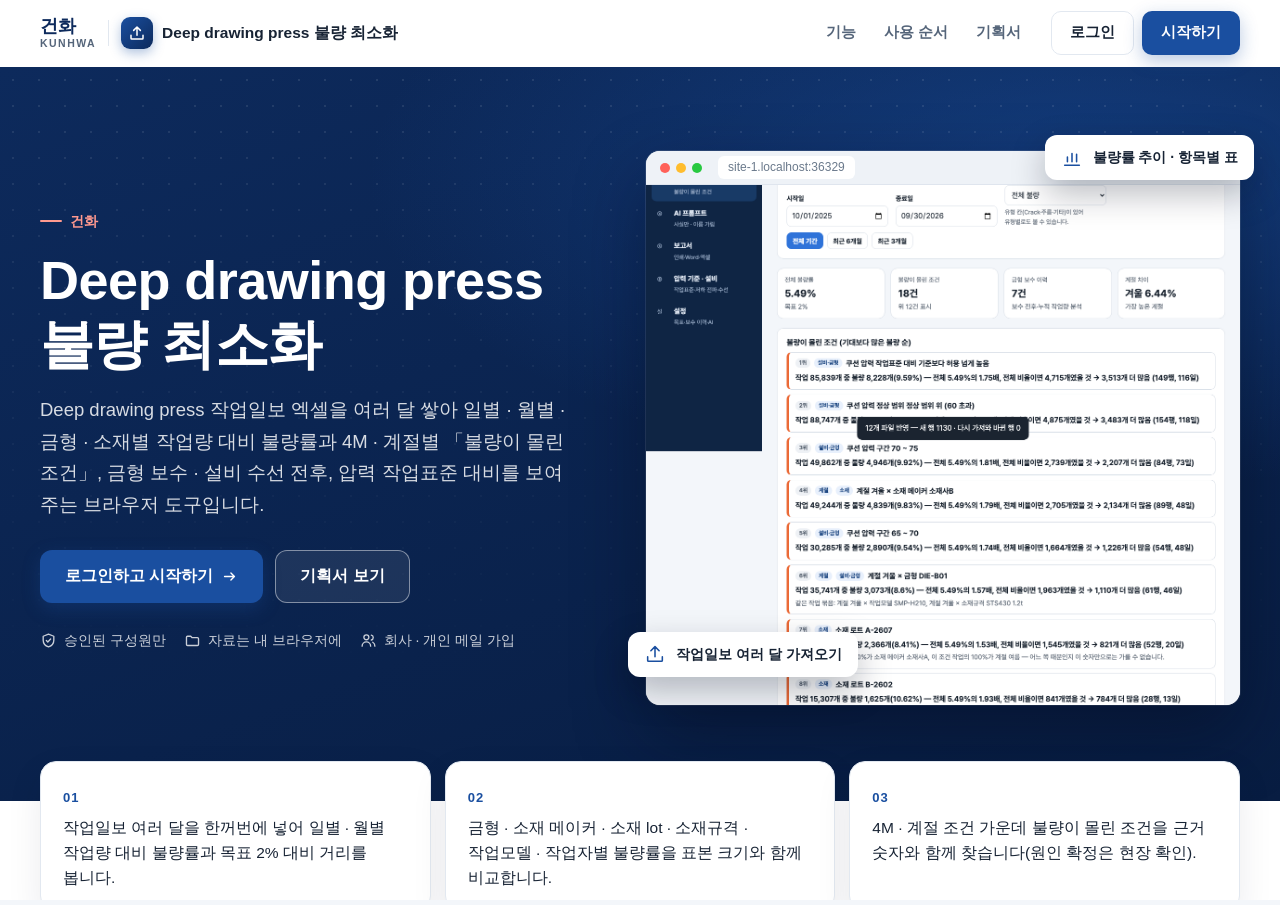
==== commit c7ddbda6: "도구 화면 틀 · 사용 방법 · 내 정보 · 관리 페이지 · 판 2026-11-10.7 Co-Authored-By: Claude Opus 5.5 <noreply@anthropic." ====
--- a/index.html
+++ b/index.html
@@ -16,10 +16,10 @@
        v3: location.reload() 대신 질의 붙은 주소로 — reload 가 Fastly 에 남은 옛 판을 다시 받아 멈추던 것(10-21 build-data 강의안).
        탭 전환·포커스로는 옮기지 않는다(입력 유실). ETag 는 Cloudflare 가 지워서 쓸 수 없다. 원본: dreamit-1000/scripts/fresh-guard/guard.html -->
   <script>(function(){try{var L=location,P='_fg',h=window.history,q=L.search;if(/[?&]_fg=/.test(q)&&h&&h.replaceState){q=q.replace(/([?&])_fg=[^&]*&?/,'$1').replace(/[?&]$/,'');h.replaceState(h.state,'',L.pathname+q+L.hash);}var d=Date.parse(document.lastModified),u=L.pathname+L.search,k='__fresh_guard',t=0;if(!d||!window.fetch||!window.sessionStorage)return;var g=function(s,v){return s+(s.indexOf('?')<0?'?':'&')+P+'='+v;};var c=function(){var n=Date.now();if(n-t<15000)return;t=n;fetch(g(u,n),{method:'HEAD',cache:'no-store'}).then(function(r){var lm=r.headers.get('last-modified'),f=lm&&Date.parse(lm);if(!f||f<=d+1000)return;if(sessionStorage.getItem(k)===lm)return;sessionStorage.setItem(k,lm);L.replace(g(L.pathname+L.search,f)+L.hash);})['catch'](function(){});};c();var p=h&&h.pushState;if(p)h.pushState=function(){var x=p.apply(this,arguments);c();return x;};addEventListener('hashchange',c);addEventListener('popstate',c);}catch(e){}})();</script>
-  <link rel="stylesheet" href="css/style.css?v=2026-11-10.6">
+  <link rel="stylesheet" href="css/style.css?v=2026-11-10.7">
   <!-- auth-kit: 로그인 전에는 도구 화면을 감춘다(js/auth.js 가 판정 뒤 푼다) -->
   <script>document.documentElement.classList.add('auth-lock')</script>
-  <link rel="stylesheet" href="css/auth.css?v=2026-11-10.6">
+  <link rel="stylesheet" href="css/auth.css?v=2026-11-10.7">
   <!-- /auth-kit -->
 </head>
 <body>
@@ -52,18 +52,18 @@
   <div id="toast" class="toast" role="status" aria-live="polite" hidden></div>
 
   <!-- 로컬 파일(file://)로 열어도 돌도록 module 이 아닌 일반 스크립트로 불러옵니다 -->
-  <script src="vendor/xlsx.full.min.js?v=2026-11-10.6"></script>
-  <script src="js/logic.js?v=2026-11-10.6"></script>
-  <script src="js/sample-data.js?v=2026-11-10.6"></script>
-  <script src="js/store.js?v=2026-11-10.6"></script>
-  <script src="js/charts.js?v=2026-11-10.6"></script>
-  <script src="js/ai-endpoint.js?v=2026-11-10.6"></script>
-  <script src="js/ai-panel.js?v=2026-11-10.6"></script>
-  <script src="js/app.js?v=2026-11-10.6"></script>
+  <script src="vendor/xlsx.full.min.js?v=2026-11-10.7"></script>
+  <script src="js/logic.js?v=2026-11-10.7"></script>
+  <script src="js/sample-data.js?v=2026-11-10.7"></script>
+  <script src="js/store.js?v=2026-11-10.7"></script>
+  <script src="js/charts.js?v=2026-11-10.7"></script>
+  <script src="js/ai-endpoint.js?v=2026-11-10.7"></script>
+  <script src="js/ai-panel.js?v=2026-11-10.7"></script>
+  <script src="js/app.js?v=2026-11-10.7"></script>
   <!-- auth-kit: 로그인 · 사용 신청 · 승인(정본 data10-00/kit/auth) -->
-  <script src="vendor/supabase.js?v=2026-11-10.6"></script>
-  <script src="js/auth-config.js?v=2026-11-10.6"></script>
-  <script src="js/auth.js?v=2026-11-10.6"></script>
+  <script src="vendor/supabase.js?v=2026-11-10.7"></script>
+  <script src="js/auth-config.js?v=2026-11-10.7"></script>
+  <script src="js/auth.js?v=2026-11-10.7"></script>
   <!-- /auth-kit -->
 </body>
 </html>
--- a/css/auth.css
+++ b/css/auth.css
@@ -383,3 +383,124 @@
 .hp-anim .hp-rv { opacity: 0; transform: translateY(18px); transition: opacity .7s ease, transform .7s cubic-bezier(.2, .7, .2, 1); }
 .hp-anim .hp-rv.is-in { opacity: 1; transform: none; }
 @media (prefers-reduced-motion: reduce) { .hp-anim .hp-rv { opacity: 1; transform: none; transition: none; } .ag-home { scroll-behavior: auto; } }
+
+/* ═════════ 도구 화면 틀(로그인 뒤) — kit-shell ═════════
+   앱 원본 CSS 는 그대로 두고 #nav · .side/.sidebar · .topbar 를 덮는다. 두 갈래:
+   kit-a = .side + #nav a > .no · .t · .s(12개) / kit-b = .sidebar + .side-nav a > svg · span(03 · 07 · 08) */
+.kit-ic { width: 18px; height: 18px; fill: none; stroke: currentColor; stroke-width: 1.8; stroke-linecap: round; stroke-linejoin: round; flex: none; }
+
+/* 왼쪽 메뉴 — 회사 남색 */
+.kit-shell .side, .kit-shell .sidebar { background: linear-gradient(180deg, var(--ag-navy) 0%, var(--ag-navy-2) 100%) !important; color: #e8eef7; }
+.kit-shell #nav { display: flex; flex-direction: column; gap: 2px; }
+.kit-shell #nav a { color: rgba(232, 238, 247, .82) !important; border-radius: 10px; text-decoration: none; transition: background-color .15s, color .15s; }
+.kit-shell #nav a:hover { background: rgba(255, 255, 255, .07) !important; color: #fff !important; }
+.kit-shell #nav a[aria-current="page"] { background: color-mix(in srgb, var(--ag-brand) 70%, transparent) !important; color: #fff !important; box-shadow: inset 3px 0 0 var(--ag-accent); }
+.kit-shell.kit-page-on #nav a[aria-current="page"] { background: transparent !important; box-shadow: none; color: rgba(232, 238, 247, .82) !important; }
+/* kit-a: 번호 배지 · 제목 · 설명(설명은 지금 보는 메뉴에만) */
+.kit-a #nav a { display: grid !important; grid-template-columns: 28px minmax(0, 1fr); column-gap: 11px; align-items: center; padding: 9px 12px !important; min-height: 44px; }
+.kit-a #nav a .no { grid-row: 1 / span 2; width: 28px; height: 28px; border-radius: 8px; display: grid !important; place-items: center; font-size: 12px; font-weight: 800;
+  background: rgba(255, 255, 255, .09); color: #fff !important; margin: 0 !important; }
+.kit-a #nav a .t { font-size: 14.5px !important; font-weight: 700 !important; line-height: 1.3; color: inherit !important; }
+.kit-a #nav a .s { display: none !important; font-size: 12px !important; line-height: 1.4; color: rgba(232, 238, 247, .68) !important; margin-top: 2px; }
+.kit-a #nav a[aria-current="page"] .s { display: block !important; color: rgba(255, 255, 255, .8) !important; }
+.kit-a #nav a[aria-current="page"] .no { background: var(--ag-accent); color: var(--ag-navy-2) !important; }
+.kit-a.kit-page-on #nav a[aria-current="page"] .s { display: none !important; }
+.kit-a.kit-page-on #nav a[aria-current="page"] .no { background: rgba(255, 255, 255, .09); color: #fff !important; }
+/* kit-b: 아이콘 · 제목 */
+.kit-b #nav a { display: flex !important; align-items: center; gap: 11px; padding: 10px 12px !important; min-height: 42px; font-size: 14.5px; font-weight: 600; }
+.kit-b #nav a svg { width: 19px; height: 19px; opacity: .9; }
+
+/* 「도움 · 관리」 묶음 */
+.kit-nav { display: flex; flex-direction: column; gap: 2px; margin-top: 14px; padding-top: 12px; border-top: 1px solid rgba(255, 255, 255, .1); }
+.kit-nav-t { margin: 0 0 4px; padding: 0 12px; font-size: 11.5px; font-weight: 700; letter-spacing: .1em; color: rgba(232, 238, 247, .5); }
+.kit-nav a { display: flex; align-items: center; gap: 11px; padding: 9px 12px; min-height: 40px; border-radius: 10px; color: rgba(232, 238, 247, .82); text-decoration: none; font-size: 14px; font-weight: 600; }
+.kit-nav a:hover { background: rgba(255, 255, 255, .07); color: #fff; }
+.kit-nav a[aria-current="page"] { background: color-mix(in srgb, var(--ag-brand) 70%, transparent); color: #fff; box-shadow: inset 3px 0 0 var(--ag-accent); }
+.kit-nav .auth-chip-n { margin-left: auto; }
+
+/* 위쪽 줄 — 사용 방법 · 관리 · 사용자 메뉴 */
+.kit-shell .topbar { gap: 12px; }
+.kit-shell .top-user { display: none !important; }   /* 앱에 박혀 있던 고정 사용자 표시 → 실제 로그인 사용자로 대신 */
+.kit-shell .auth-chip { gap: 4px; margin-left: auto; }
+.auth-chip-link { display: inline-flex; align-items: center; gap: 6px; padding: 7px 11px; border-radius: 9px; color: var(--ag-sub); text-decoration: none; font-size: 14px; font-weight: 600; white-space: nowrap; }
+.auth-chip-link:hover { background: #eef2f7; color: var(--ag-ink); }
+.auth-chip-link[aria-current="page"] { color: var(--ag-brand-d); background: color-mix(in srgb, var(--ag-brand) 10%, #fff); }
+.auth-user { position: relative; margin-left: 4px; }
+.auth-user-btn { display: inline-flex; align-items: center; gap: 9px; padding: 4px 8px 4px 4px; border: 1px solid #e2e8f0; border-radius: 999px; background: #fff; cursor: pointer; font: inherit; color: var(--ag-ink); }
+.auth-user-btn:hover { border-color: var(--ag-brand); }
+.auth-av { display: inline-grid; place-items: center; width: 32px; height: 32px; border-radius: 50%; background: linear-gradient(135deg, var(--ag-brand), var(--ag-navy)); color: #fff; font-size: 12.5px; font-weight: 800; flex: none; }
+.auth-user-t { display: flex; flex-direction: column; line-height: 1.2; text-align: left; max-width: 11em; }
+.auth-user-t b { font-size: 13.5px; overflow: hidden; text-overflow: ellipsis; white-space: nowrap; }
+.auth-user-t small { font-size: 11.5px; color: var(--ag-sub); overflow: hidden; text-overflow: ellipsis; white-space: nowrap; }
+.auth-caret { width: 16px; height: 16px; fill: none; stroke: currentColor; stroke-width: 2; color: var(--ag-sub); }
+.auth-menu { position: absolute; right: 0; top: calc(100% + 8px); z-index: 1600; min-width: 230px; background: #fff; border: 1px solid #e2e8f0; border-radius: 12px; padding: 6px; box-shadow: 0 18px 44px rgba(15, 30, 55, .16); }
+.auth-menu[hidden] { display: none; }
+.auth-menu-h { margin: 4px 10px 6px; font-size: 12.5px; color: var(--ag-sub); overflow: hidden; text-overflow: ellipsis; white-space: nowrap; }
+.auth-menu a, .auth-menu button { display: flex; align-items: center; gap: 10px; width: 100%; padding: 9px 10px; border: 0; background: none; border-radius: 8px; font: inherit; font-size: 14px; color: var(--ag-ink); text-decoration: none; cursor: pointer; text-align: left; }
+.auth-menu a:hover, .auth-menu button:hover { background: #f1f5f9; }
+.auth-menu .kit-ic { color: var(--ag-sub); }
+@media (max-width: 899px) { .auth-chip-link span, .auth-user-t, .auth-caret { display: none; } .auth-chip-link { padding: 7px; } .auth-user-btn { padding: 2px; } }
+
+/* 키트 페이지(사용 방법 · 내 정보 · 관리) */
+.kit-page[hidden] { display: none !important; }
+.kp { max-width: 1100px; color: var(--ag-ink); }
+.kp-head { margin: 4px 0 22px; }
+.kp-kicker { margin: 0 0 6px; font-size: 13px; font-weight: 800; letter-spacing: .1em; color: var(--ag-brand); }
+.kp-head h1 { margin: 0; font-size: clamp(22px, 2.6vw, 28px); line-height: 1.3; color: var(--ag-ink); }
+.kp-sub { margin: 8px 0 0; color: var(--ag-sub); font-size: 15px; max-width: 760px; }
+.kp-toc { display: flex; flex-wrap: wrap; gap: 6px; margin: 0 0 18px; align-items: center; }
+.kp-toc a { padding: 6px 12px; border-radius: 999px; background: #fff; border: 1px solid #e2e8f0; color: var(--ag-ink); text-decoration: none; font-size: 13.5px; font-weight: 600; }
+.kp-toc a:hover { border-color: var(--ag-brand); color: var(--ag-brand-d); }
+.kp-toc .kp-btn { margin-left: auto; }
+.kp-card { background: #fff; border: 1px solid #e2e8f0; border-radius: 14px; padding: 22px 22px 20px; margin: 0 0 16px; scroll-margin-top: 84px; }
+.kp-card h2 { margin: 0 0 14px; font-size: 18px; color: var(--ag-ink); }
+.kp-flat { padding: 16px; }
+.kp-grid2 { display: grid; grid-template-columns: minmax(0, 1fr); gap: 16px; }
+@media (min-width: 900px) { .kp-grid2 { grid-template-columns: repeat(2, minmax(0, 1fr)); } }
+.kp-list { margin: 0; padding-left: 20px; display: grid; gap: 8px; font-size: 15px; line-height: 1.65; }
+.kp-steps { list-style: none; margin: 0; padding: 0; display: grid; gap: 10px; counter-reset: ks; }
+.kp-steps li { position: relative; padding: 12px 14px 12px 52px; border-radius: 12px; background: #f6f8fb; counter-increment: ks; display: grid; gap: 3px; }
+.kp-steps li::before { content: counter(ks); position: absolute; left: 14px; top: 12px; width: 26px; height: 26px; border-radius: 50%; display: grid; place-items: center; background: var(--ag-navy); color: #fff; font-weight: 800; font-size: 13px; }
+.kp-steps b { font-size: 15.5px; } .kp-steps span { font-size: 14.5px; color: var(--ag-sub); line-height: 1.6; }
+.kp-flow { list-style: none; margin: 0; padding: 0; display: grid; grid-template-columns: minmax(0, 1fr); gap: 10px; }
+@media (min-width: 900px) { .kp-flow { grid-template-columns: repeat(2, minmax(0, 1fr)); } }
+.kp-flow li { display: flex; gap: 12px; padding: 12px 14px; border: 1px solid #e2e8f0; border-radius: 12px; }
+.kp-flow b { font-size: 15.5px; } .kp-flow p { margin: 3px 0 0; font-size: 14.5px; color: var(--ag-sub); line-height: 1.6; }
+.kp-n { display: inline-grid; place-items: center; width: 28px; height: 28px; border-radius: 8px; background: color-mix(in srgb, var(--ag-brand) 12%, #fff); color: var(--ag-brand-d); font-weight: 800; flex: none; }
+.kp-tw { overflow-x: auto; }
+.kp-table { width: 100%; border-collapse: collapse; font-size: 14.5px; }
+.kp-table th, .kp-table td { text-align: left; vertical-align: top; padding: 11px 10px; border-bottom: 1px solid #e8edf3; }
+.kp-table thead th { background: #f4f7fb; font-size: 13px; color: var(--ag-sub); white-space: nowrap; }
+.kp-table tbody th { white-space: nowrap; font-weight: 700; color: var(--ag-ink); }
+.kp-table small { display: block; color: var(--ag-sub); font-size: 12.5px; }
+.kp-note { margin: 10px 0 0; color: var(--ag-sub); font-size: 14px; }
+.kp-foot { color: var(--ag-sub); font-size: 14.5px; } .kp-foot a { color: var(--ag-brand-d); }
+.kp-btn { font: inherit; font-size: 14px; font-weight: 700; display: inline-flex; align-items: center; justify-content: center; gap: 6px; min-height: 40px; padding: 7px 14px; border-radius: 9px; border: 1px solid #d6dee8; background: #fff; color: var(--ag-ink); cursor: pointer; white-space: nowrap; }
+.kp-btn:hover { border-color: var(--ag-brand); }
+.kp-btn:disabled { opacity: .6; cursor: progress; }
+.kp-primary { background: var(--ag-brand); border-color: var(--ag-brand); color: #fff; } .kp-primary:hover { background: var(--ag-brand-d); }
+.kp-ghost { background: transparent; }
+.kp-sm { min-height: 34px; padding: 4px 10px; font-size: 13px; }
+.kp-form { gap: 12px; } .kp-form .kp-btn { justify-self: start; }
+.kp-msg { margin: 6px 0 0 !important; }
+.kp-hr { border: 0; border-top: 1px solid #e8edf3; margin: 18px 0; }
+.kp-dl { display: grid; grid-template-columns: 72px minmax(0, 1fr); gap: 8px 12px; margin: 0 0 16px; font-size: 14.5px; }
+.kp-dl dt { color: var(--ag-sub); } .kp-dl dd { margin: 0; overflow-wrap: anywhere; }
+.kp-st { display: inline-block; padding: 2px 9px; border-radius: 999px; font-size: 12.5px; font-weight: 700; background: #eef2f6; color: var(--ag-sub); white-space: nowrap; }
+.kp-st.is-pending { background: var(--ag-warn-bg); color: var(--ag-warn); } .kp-st.is-active { background: var(--ag-ok-bg); color: var(--ag-ok); }
+.kp-st.is-disabled { background: var(--ag-err-bg); color: var(--ag-err); } .kp-st.is-role { background: color-mix(in srgb, var(--ag-brand) 12%, #fff); color: var(--ag-brand-d); }
+.kp-stats { display: grid; grid-template-columns: repeat(auto-fit, minmax(130px, 1fr)); gap: 10px; margin: 0 0 18px; }
+.kp-stat { display: flex; flex-direction: column; align-items: flex-start; gap: 4px; padding: 14px 16px; border-radius: 12px; border: 1px solid #e2e8f0; background: #fff; font: inherit; cursor: pointer; text-align: left; color: var(--ag-ink); }
+.kp-stat span { font-size: 13px; color: var(--ag-sub); font-weight: 600; } .kp-stat b { font-size: 24px; }
+.kp-stat.is-on { border-color: var(--ag-brand); box-shadow: 0 0 0 3px color-mix(in srgb, var(--ag-brand) 15%, transparent); }
+.kp-tabs { display: flex; gap: 2px; border-bottom: 1px solid #e2e8f0; margin: 0 0 14px; }
+.kp-tabs button { font: inherit; font-size: 14.5px; font-weight: 700; padding: 10px 14px; border: 0; background: none; color: var(--ag-sub); cursor: pointer; border-bottom: 2px solid transparent; margin-bottom: -1px; }
+.kp-tabs button[aria-selected="true"] { color: var(--ag-ink); border-bottom-color: var(--ag-brand); }
+.kp-tools { display: flex; flex-wrap: wrap; gap: 8px; margin: 0 0 12px; }
+.kp-in { font: inherit; font-size: 14px; padding: 7px 10px; border: 1px solid #d6dee8; border-radius: 8px; min-width: 0; width: 100%; margin: 0 0 4px; }
+.kp-search { flex: 1 1 240px; width: auto; margin: 0; min-height: 40px; }
+.kp-who { display: flex; align-items: center; gap: 10px; } .kp-who b { font-size: 14.5px; }
+.kp-acts { display: flex; flex-wrap: wrap; gap: 6px; min-width: 190px; }
+.kp-members tr.is-pending td { background: color-mix(in srgb, var(--ag-warn-bg) 55%, #fff); }
+.kp-chg { display: inline-block; margin: 0 10px 4px 0; font-size: 13.5px; }
+@media print { .kit-shell .side, .kit-shell .sidebar, .kit-shell .topbar, .kp-toc, .kit-nav { display: none !important; } .kp-card { break-inside: avoid; border-color: #ccc; } }
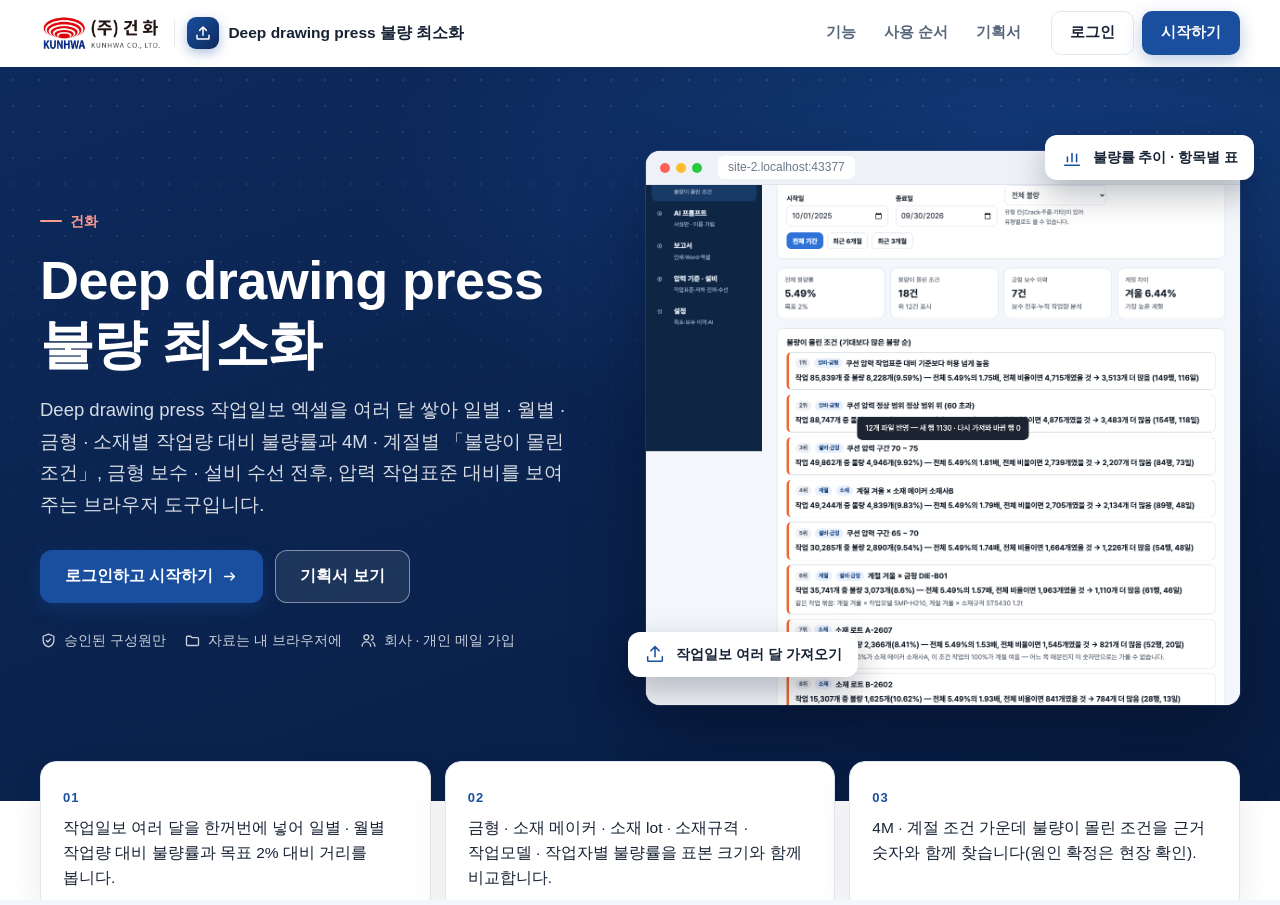
==== commit 76faae5c: "회사 로고 반영(로그인 전 머리글) · 판 2026-11-11.1 Co-Authored-By: Claude Opus 5.5 <noreply@anthropic.com>" ====
--- a/index.html
+++ b/index.html
@@ -16,10 +16,10 @@
        v3: location.reload() 대신 질의 붙은 주소로 — reload 가 Fastly 에 남은 옛 판을 다시 받아 멈추던 것(10-21 build-data 강의안).
        탭 전환·포커스로는 옮기지 않는다(입력 유실). ETag 는 Cloudflare 가 지워서 쓸 수 없다. 원본: dreamit-1000/scripts/fresh-guard/guard.html -->
   <script>(function(){try{var L=location,P='_fg',h=window.history,q=L.search;if(/[?&]_fg=/.test(q)&&h&&h.replaceState){q=q.replace(/([?&])_fg=[^&]*&?/,'$1').replace(/[?&]$/,'');h.replaceState(h.state,'',L.pathname+q+L.hash);}var d=Date.parse(document.lastModified),u=L.pathname+L.search,k='__fresh_guard',t=0;if(!d||!window.fetch||!window.sessionStorage)return;var g=function(s,v){return s+(s.indexOf('?')<0?'?':'&')+P+'='+v;};var c=function(){var n=Date.now();if(n-t<15000)return;t=n;fetch(g(u,n),{method:'HEAD',cache:'no-store'}).then(function(r){var lm=r.headers.get('last-modified'),f=lm&&Date.parse(lm);if(!f||f<=d+1000)return;if(sessionStorage.getItem(k)===lm)return;sessionStorage.setItem(k,lm);L.replace(g(L.pathname+L.search,f)+L.hash);})['catch'](function(){});};c();var p=h&&h.pushState;if(p)h.pushState=function(){var x=p.apply(this,arguments);c();return x;};addEventListener('hashchange',c);addEventListener('popstate',c);}catch(e){}})();</script>
-  <link rel="stylesheet" href="css/style.css?v=2026-11-10.7">
+  <link rel="stylesheet" href="css/style.css?v=2026-11-11.1">
   <!-- auth-kit: 로그인 전에는 도구 화면을 감춘다(js/auth.js 가 판정 뒤 푼다) -->
   <script>document.documentElement.classList.add('auth-lock')</script>
-  <link rel="stylesheet" href="css/auth.css?v=2026-11-10.7">
+  <link rel="stylesheet" href="css/auth.css?v=2026-11-11.1">
   <!-- /auth-kit -->
 </head>
 <body>
@@ -52,18 +52,18 @@
   <div id="toast" class="toast" role="status" aria-live="polite" hidden></div>
 
   <!-- 로컬 파일(file://)로 열어도 돌도록 module 이 아닌 일반 스크립트로 불러옵니다 -->
-  <script src="vendor/xlsx.full.min.js?v=2026-11-10.7"></script>
-  <script src="js/logic.js?v=2026-11-10.7"></script>
-  <script src="js/sample-data.js?v=2026-11-10.7"></script>
-  <script src="js/store.js?v=2026-11-10.7"></script>
-  <script src="js/charts.js?v=2026-11-10.7"></script>
-  <script src="js/ai-endpoint.js?v=2026-11-10.7"></script>
-  <script src="js/ai-panel.js?v=2026-11-10.7"></script>
-  <script src="js/app.js?v=2026-11-10.7"></script>
+  <script src="vendor/xlsx.full.min.js?v=2026-11-11.1"></script>
+  <script src="js/logic.js?v=2026-11-11.1"></script>
+  <script src="js/sample-data.js?v=2026-11-11.1"></script>
+  <script src="js/store.js?v=2026-11-11.1"></script>
+  <script src="js/charts.js?v=2026-11-11.1"></script>
+  <script src="js/ai-endpoint.js?v=2026-11-11.1"></script>
+  <script src="js/ai-panel.js?v=2026-11-11.1"></script>
+  <script src="js/app.js?v=2026-11-11.1"></script>
   <!-- auth-kit: 로그인 · 사용 신청 · 승인(정본 data10-00/kit/auth) -->
-  <script src="vendor/supabase.js?v=2026-11-10.7"></script>
-  <script src="js/auth-config.js?v=2026-11-10.7"></script>
-  <script src="js/auth.js?v=2026-11-10.7"></script>
+  <script src="vendor/supabase.js?v=2026-11-11.1"></script>
+  <script src="js/auth-config.js?v=2026-11-11.1"></script>
+  <script src="js/auth.js?v=2026-11-11.1"></script>
   <!-- /auth-kit -->
 </body>
 </html>
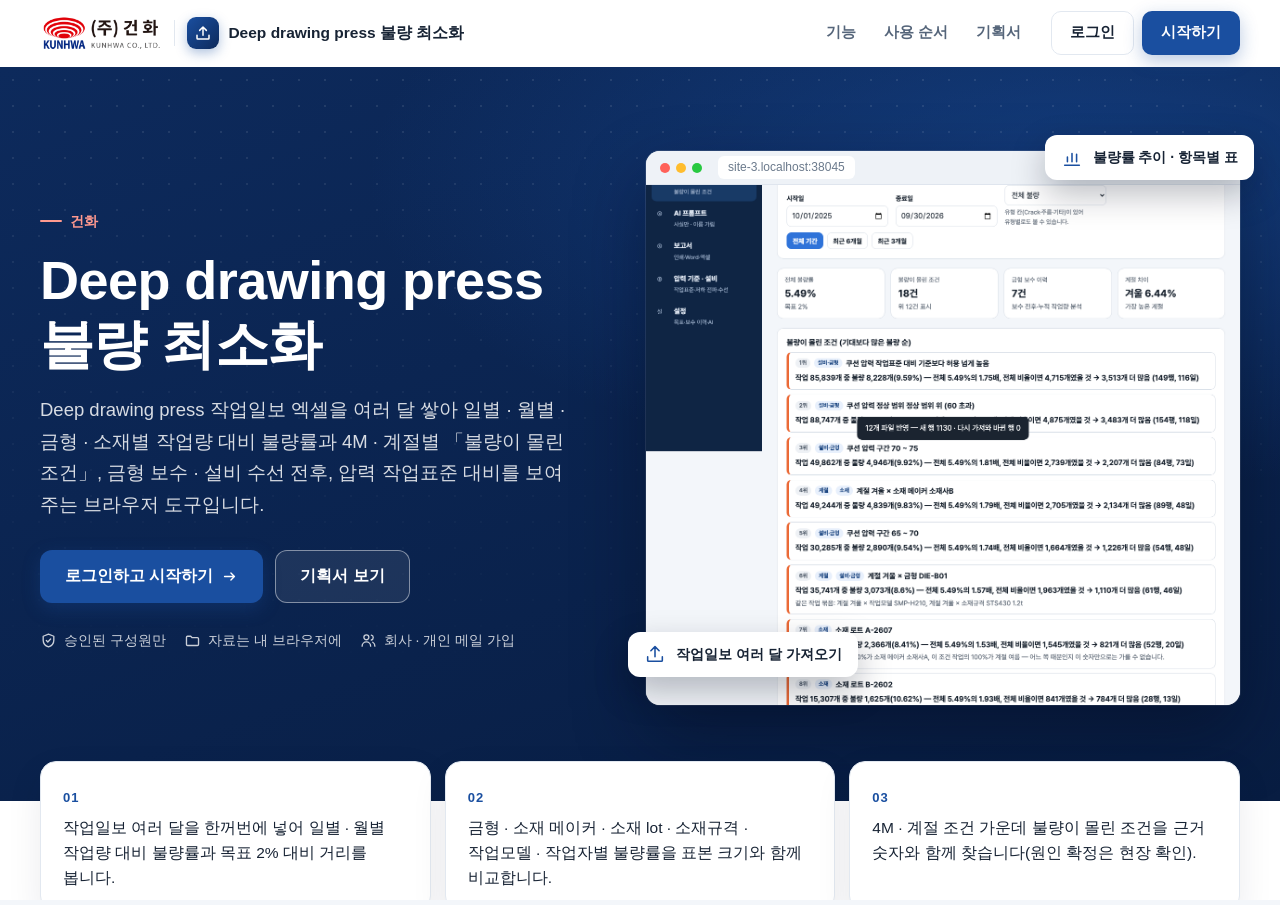
==== commit 4bb5023d: "개발 자료 전체 공개 — 개발일지 · 기획서 원문 · 시험 · SQL · 스크립트 · README (수강생 내려받기용) Co-Authored-By: Claude Fable 5.2 " ====
--- a/index.html
+++ b/index.html
@@ -16,10 +16,11 @@
        v3: location.reload() 대신 질의 붙은 주소로 — reload 가 Fastly 에 남은 옛 판을 다시 받아 멈추던 것(10-21 build-data 강의안).
        탭 전환·포커스로는 옮기지 않는다(입력 유실). ETag 는 Cloudflare 가 지워서 쓸 수 없다. 원본: dreamit-1000/scripts/fresh-guard/guard.html -->
   <script>(function(){try{var L=location,P='_fg',h=window.history,q=L.search;if(/[?&]_fg=/.test(q)&&h&&h.replaceState){q=q.replace(/([?&])_fg=[^&]*&?/,'$1').replace(/[?&]$/,'');h.replaceState(h.state,'',L.pathname+q+L.hash);}var d=Date.parse(document.lastModified),u=L.pathname+L.search,k='__fresh_guard',t=0;if(!d||!window.fetch||!window.sessionStorage)return;var g=function(s,v){return s+(s.indexOf('?')<0?'?':'&')+P+'='+v;};var c=function(){var n=Date.now();if(n-t<15000)return;t=n;fetch(g(u,n),{method:'HEAD',cache:'no-store'}).then(function(r){var lm=r.headers.get('last-modified'),f=lm&&Date.parse(lm);if(!f||f<=d+1000)return;if(sessionStorage.getItem(k)===lm)return;sessionStorage.setItem(k,lm);L.replace(g(L.pathname+L.search,f)+L.hash);})['catch'](function(){});};c();var p=h&&h.pushState;if(p)h.pushState=function(){var x=p.apply(this,arguments);c();return x;};addEventListener('hashchange',c);addEventListener('popstate',c);}catch(e){}})();</script>
-  <link rel="stylesheet" href="css/style.css?v=2026-11-11.1">
+  <link rel="stylesheet" href="css/style.css?v=2026-11-11.2">
   <!-- auth-kit: 로그인 전에는 도구 화면을 감춘다(js/auth.js 가 판정 뒤 푼다) -->
   <script>document.documentElement.classList.add('auth-lock')</script>
-  <link rel="stylesheet" href="css/auth.css?v=2026-11-11.1">
+  <link rel="stylesheet" href="css/auth.css?v=2026-11-11.2">
+  <link rel="stylesheet" href="css/board.css?v=2026-11-11.2">
   <!-- /auth-kit -->
 </head>
 <body>
@@ -52,18 +53,19 @@
   <div id="toast" class="toast" role="status" aria-live="polite" hidden></div>
 
   <!-- 로컬 파일(file://)로 열어도 돌도록 module 이 아닌 일반 스크립트로 불러옵니다 -->
-  <script src="vendor/xlsx.full.min.js?v=2026-11-11.1"></script>
-  <script src="js/logic.js?v=2026-11-11.1"></script>
-  <script src="js/sample-data.js?v=2026-11-11.1"></script>
-  <script src="js/store.js?v=2026-11-11.1"></script>
-  <script src="js/charts.js?v=2026-11-11.1"></script>
-  <script src="js/ai-endpoint.js?v=2026-11-11.1"></script>
-  <script src="js/ai-panel.js?v=2026-11-11.1"></script>
-  <script src="js/app.js?v=2026-11-11.1"></script>
+  <script src="vendor/xlsx.full.min.js?v=2026-11-11.2"></script>
+  <script src="js/logic.js?v=2026-11-11.2"></script>
+  <script src="js/sample-data.js?v=2026-11-11.2"></script>
+  <script src="js/store.js?v=2026-11-11.2"></script>
+  <script src="js/charts.js?v=2026-11-11.2"></script>
+  <script src="js/ai-endpoint.js?v=2026-11-11.2"></script>
+  <script src="js/ai-panel.js?v=2026-11-11.2"></script>
+  <script src="js/app.js?v=2026-11-11.2"></script>
   <!-- auth-kit: 로그인 · 사용 신청 · 승인(정본 data10-00/kit/auth) -->
-  <script src="vendor/supabase.js?v=2026-11-11.1"></script>
-  <script src="js/auth-config.js?v=2026-11-11.1"></script>
-  <script src="js/auth.js?v=2026-11-11.1"></script>
+  <script src="vendor/supabase.js?v=2026-11-11.2"></script>
+  <script src="js/auth-config.js?v=2026-11-11.2"></script>
+  <script src="js/board.js?v=2026-11-11.2"></script>
+  <script src="js/auth.js?v=2026-11-11.2"></script>
   <!-- /auth-kit -->
 </body>
 </html>
--- a/css/board.css
+++ b/css/board.css
@@ -0,0 +1,38 @@
+/* data10 게시판 · 새 글 알림 — 정본: data10-00/kit/auth/css/board.css */
+.kit-ext-n { display: inline-grid; place-items: center; min-width: 18px; height: 18px; padding: 0 5px; margin-left: 6px; border-radius: 9px; background: #d92d20; color: #fff; font-size: 11.5px; font-weight: 800; line-height: 1; }
+.kit-ext-n[hidden] { display: none; }
+.kit-nav .kit-ext-n { margin-left: auto; }
+.kb-tools { display: flex; flex-wrap: wrap; gap: 8px; align-items: center; margin: 0 0 14px; }
+.kb-tools .kb-right { margin-left: auto; }
+.kb-danger { color: var(--ag-err); } .kb-danger:hover { border-color: var(--ag-err); }
+.kb-list { list-style: none; margin: 0; padding: 0; }
+.kb-list li + li { border-top: 1px solid #e8edf3; }
+.kb-list a { display: flex; flex-wrap: wrap; align-items: center; gap: 6px 10px; padding: 14px 10px; min-height: 48px; color: var(--ag-ink); text-decoration: none; border-radius: 10px; }
+.kb-list a:hover { background: #f4f7fb; }
+.kb-t { font-size: 16px; font-weight: 700; word-break: keep-all; overflow-wrap: anywhere; }
+.kb-m { margin-left: auto; font-size: 13.5px; color: var(--ag-sub); white-space: nowrap; }
+.kb-c { font-size: 12.5px; font-weight: 700; color: var(--ag-sub); }
+.kb-pin, .kb-new { display: inline-block; padding: 2px 8px; border-radius: 999px; font-size: 12px; font-weight: 800; white-space: nowrap; }
+.kb-pin { background: color-mix(in srgb, var(--ag-brand) 14%, #fff); color: var(--ag-brand-d); margin-right: 6px; }
+.kb-new { background: #fdecea; color: #b3261e; }
+.kb-empty, .kb-dim { color: var(--ag-sub); font-size: 15px; margin: 6px 0; }
+.kb-err { margin: 0 0 12px; padding: 10px 12px; border-radius: 10px; background: var(--ag-err-bg); color: var(--ag-err); font-size: 14.5px; }
+.kb-post h2 { font-size: 20px; line-height: 1.4; margin-bottom: 6px; word-break: keep-all; overflow-wrap: anywhere; }
+.kb-meta { margin: 0 0 12px; font-size: 13.5px; color: var(--ag-sub); }
+.kb-body { font-size: 15.5px; line-height: 1.75; word-break: keep-all; overflow-wrap: anywhere; }
+.kb-coms { list-style: none; margin: 0 0 16px; padding: 0; display: grid; gap: 12px; }
+.kb-coms li { padding: 12px 14px; border-radius: 12px; background: #f6f8fb; }
+.kb-coms .kb-meta { margin-bottom: 4px; }
+.kb-link { font: inherit; font-size: 13px; border: 0; background: none; color: var(--ag-sub); text-decoration: underline; cursor: pointer; padding: 0 4px; }
+.kb-form textarea, .kb-cform textarea, .kb-form select { font: inherit; font-size: 16px; font-weight: 400; padding: 10px 12px; border: 1px solid var(--ag-line); border-radius: 9px; background: #fff; color: var(--ag-ink); width: 100%; box-sizing: border-box; }
+.kb-form textarea, .kb-cform textarea { resize: vertical; line-height: 1.65; }
+.kb-form textarea:focus, .kb-cform textarea:focus, .kb-form select:focus { outline: 2px solid var(--ag-brand); outline-offset: 1px; border-color: var(--ag-brand); }
+.kb-form .kb-chk { display: flex; align-items: center; gap: 8px; font-weight: 600; }
+.kb-form .kb-chk input { width: 18px; height: 18px; padding: 0; }
+.kb code, .kb-form code { padding: 1px 6px; border-radius: 6px; background: #eef2f6; font-size: .92em; }
+.kb-toast { position: fixed; right: 18px; bottom: 18px; z-index: 9000; display: flex; align-items: center; gap: 12px; max-width: min(360px, calc(100vw - 36px)); padding: 13px 16px; border: 0; border-radius: 14px; background: var(--ag-navy, #172334); color: #fff; font: inherit; text-align: left; cursor: pointer; box-shadow: 0 14px 34px rgba(15, 30, 55, .28); }
+.kb-toast span { display: grid; gap: 2px; min-width: 0; }
+.kb-toast b { font-size: 14.5px; }
+.kb-toast small { font-size: 13.5px; opacity: .85; overflow: hidden; text-overflow: ellipsis; white-space: nowrap; }
+@media (max-width: 639px) { .kb-m { margin-left: 0; width: 100%; } }
+@media print { .kb-toast, .kb-tools { display: none !important; } }
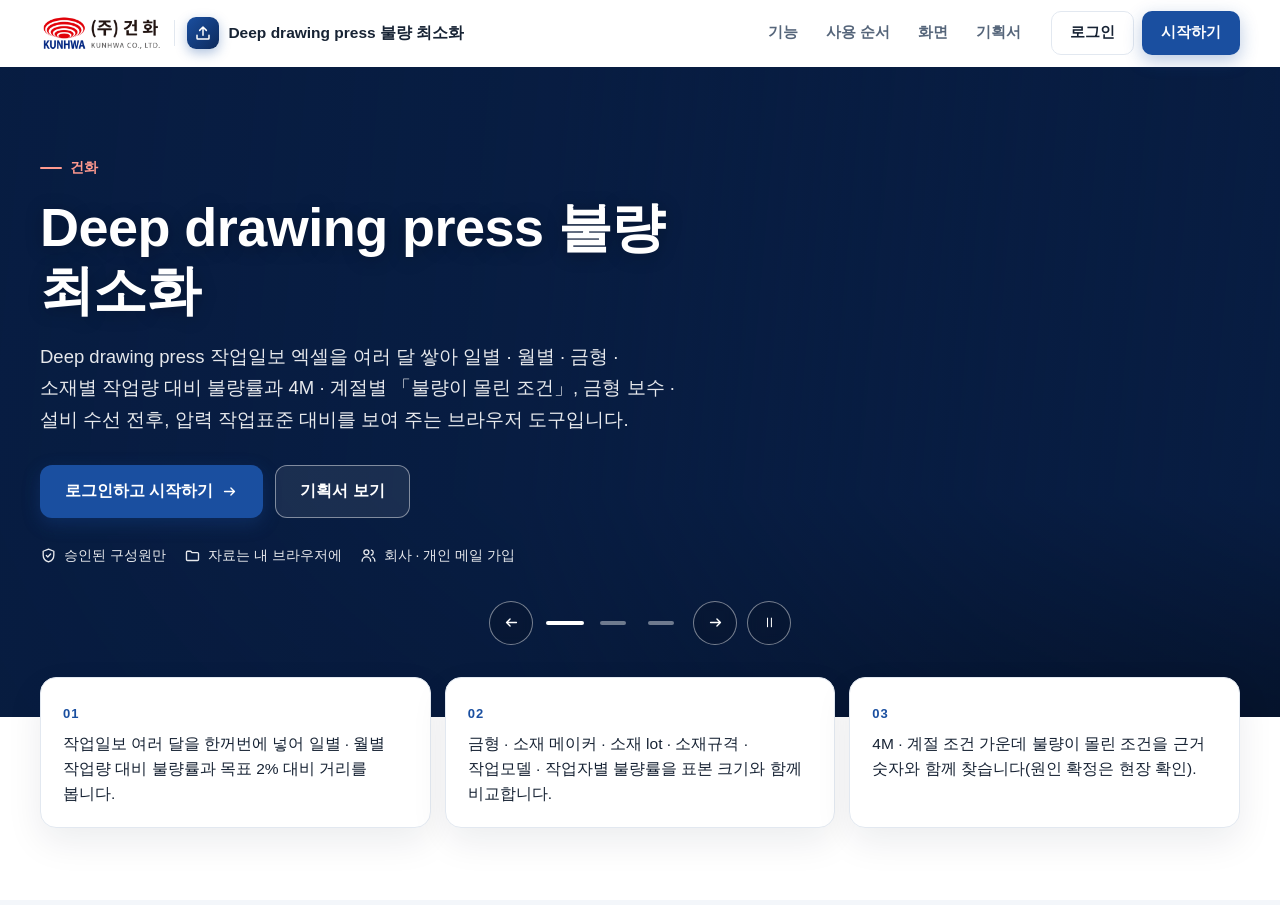
==== commit 5478f332: "개발 자료 전체 공개 — 개발일지 · 기획서 원문 · 시험 · SQL · 스크립트 · README (수강생 내려받기용) Co-Authored-By: Claude Fable 5.2 " ====
--- a/index.html
+++ b/index.html
@@ -16,11 +16,11 @@
        v3: location.reload() 대신 질의 붙은 주소로 — reload 가 Fastly 에 남은 옛 판을 다시 받아 멈추던 것(10-21 build-data 강의안).
        탭 전환·포커스로는 옮기지 않는다(입력 유실). ETag 는 Cloudflare 가 지워서 쓸 수 없다. 원본: dreamit-1000/scripts/fresh-guard/guard.html -->
   <script>(function(){try{var L=location,P='_fg',h=window.history,q=L.search;if(/[?&]_fg=/.test(q)&&h&&h.replaceState){q=q.replace(/([?&])_fg=[^&]*&?/,'$1').replace(/[?&]$/,'');h.replaceState(h.state,'',L.pathname+q+L.hash);}var d=Date.parse(document.lastModified),u=L.pathname+L.search,k='__fresh_guard',t=0;if(!d||!window.fetch||!window.sessionStorage)return;var g=function(s,v){return s+(s.indexOf('?')<0?'?':'&')+P+'='+v;};var c=function(){var n=Date.now();if(n-t<15000)return;t=n;fetch(g(u,n),{method:'HEAD',cache:'no-store'}).then(function(r){var lm=r.headers.get('last-modified'),f=lm&&Date.parse(lm);if(!f||f<=d+1000)return;if(sessionStorage.getItem(k)===lm)return;sessionStorage.setItem(k,lm);L.replace(g(L.pathname+L.search,f)+L.hash);})['catch'](function(){});};c();var p=h&&h.pushState;if(p)h.pushState=function(){var x=p.apply(this,arguments);c();return x;};addEventListener('hashchange',c);addEventListener('popstate',c);}catch(e){}})();</script>
-  <link rel="stylesheet" href="css/style.css?v=2026-11-11.2">
+  <link rel="stylesheet" href="css/style.css?v=2026-11-11.4">
   <!-- auth-kit: 로그인 전에는 도구 화면을 감춘다(js/auth.js 가 판정 뒤 푼다) -->
   <script>document.documentElement.classList.add('auth-lock')</script>
-  <link rel="stylesheet" href="css/auth.css?v=2026-11-11.2">
-  <link rel="stylesheet" href="css/board.css?v=2026-11-11.2">
+  <link rel="stylesheet" href="css/auth.css?v=2026-11-11.4">
+  <link rel="stylesheet" href="css/board.css?v=2026-11-11.4">
   <!-- /auth-kit -->
 </head>
 <body>
@@ -53,19 +53,19 @@
   <div id="toast" class="toast" role="status" aria-live="polite" hidden></div>
 
   <!-- 로컬 파일(file://)로 열어도 돌도록 module 이 아닌 일반 스크립트로 불러옵니다 -->
-  <script src="vendor/xlsx.full.min.js?v=2026-11-11.2"></script>
-  <script src="js/logic.js?v=2026-11-11.2"></script>
-  <script src="js/sample-data.js?v=2026-11-11.2"></script>
-  <script src="js/store.js?v=2026-11-11.2"></script>
-  <script src="js/charts.js?v=2026-11-11.2"></script>
-  <script src="js/ai-endpoint.js?v=2026-11-11.2"></script>
-  <script src="js/ai-panel.js?v=2026-11-11.2"></script>
-  <script src="js/app.js?v=2026-11-11.2"></script>
+  <script src="vendor/xlsx.full.min.js?v=2026-11-11.4"></script>
+  <script src="js/logic.js?v=2026-11-11.4"></script>
+  <script src="js/sample-data.js?v=2026-11-11.4"></script>
+  <script src="js/store.js?v=2026-11-11.4"></script>
+  <script src="js/charts.js?v=2026-11-11.4"></script>
+  <script src="js/ai-endpoint.js?v=2026-11-11.4"></script>
+  <script src="js/ai-panel.js?v=2026-11-11.4"></script>
+  <script src="js/app.js?v=2026-11-11.4"></script>
   <!-- auth-kit: 로그인 · 사용 신청 · 승인(정본 data10-00/kit/auth) -->
-  <script src="vendor/supabase.js?v=2026-11-11.2"></script>
-  <script src="js/auth-config.js?v=2026-11-11.2"></script>
-  <script src="js/board.js?v=2026-11-11.2"></script>
-  <script src="js/auth.js?v=2026-11-11.2"></script>
+  <script src="vendor/supabase.js?v=2026-11-11.4"></script>
+  <script src="js/auth-config.js?v=2026-11-11.4"></script>
+  <script src="js/board.js?v=2026-11-11.4"></script>
+  <script src="js/auth.js?v=2026-11-11.4"></script>
   <!-- /auth-kit -->
 </body>
 </html>
--- a/css/auth.css
+++ b/css/auth.css
@@ -504,3 +504,44 @@
 .kp-members tr.is-pending td { background: color-mix(in srgb, var(--ag-warn-bg) 55%, #fff); }
 .kp-chg { display: inline-block; margin: 0 10px 4px 0; font-size: 13.5px; }
 @media print { .kit-shell .side, .kit-shell .sidebar, .kit-shell .topbar, .kp-toc, .kit-nav { display: none !important; } .kp-card { break-inside: avoid; border-color: #ccc; } }
+
+/* ───────── 첫 화면: 사진 슬라이드(hero_mode = slide) ───────── */
+.hp-hero-wrap { display: contents; }
+.hp-slide { background: var(--ag-navy-2); }
+.hp-slide::after { display: none; }
+.hp-sl-track { position: absolute; inset: 0; display: flex; transition: transform .9s cubic-bezier(.22, .7, .2, 1); will-change: transform; }
+.hp-sl { flex: 0 0 100%; background: 78% center / cover no-repeat; }   /* 왼쪽에 제목이 놓이므로 사진의 오른쪽(주제)을 살린다 */
+.hp-slide::before { content: ''; position: absolute; inset: 0; z-index: 1; pointer-events: none;
+  background: linear-gradient(95deg, color-mix(in srgb, var(--ag-navy-2) 92%, transparent) 0%, color-mix(in srgb, var(--ag-navy-2) 74%, transparent) 42%, color-mix(in srgb, var(--ag-navy-2) 22%, transparent) 78%, transparent 100%),
+              linear-gradient(0deg, rgba(0, 0, 0, .34) 0%, transparent 34%); }
+.hp-slide .hp-slide-in { z-index: 2; grid-template-columns: minmax(0, 1fr); min-height: clamp(480px, 70vh, 740px); padding-bottom: 150px; }
+.hp-slide .hp-hero-copy { max-width: 720px; }
+.hp-slide h1 { color: #fff; text-shadow: 0 2px 18px rgba(0, 0, 0, .28); }
+.hp-slide .hp-lead, .hp-slide .hp-trust-chips li { color: rgba(255, 255, 255, .9); }
+.hp-sl-ctl { position: absolute; z-index: 3; left: 0; right: 0; bottom: 72px; display: flex; align-items: center; justify-content: center; gap: 10px; }
+.hp-sl-btn { width: 44px; height: 44px; display: inline-grid; place-items: center; border-radius: 50%; border: 1px solid rgba(255, 255, 255, .45); background: rgba(10, 20, 40, .38); color: #fff; cursor: pointer; font: inherit; font-size: 13px; backdrop-filter: blur(6px); }
+.hp-sl-btn:hover { background: rgba(10, 20, 40, .6); border-color: #fff; }
+.hp-sl-btn:focus-visible, .hp-sl-dots button:focus-visible { outline: 2px solid #fff; outline-offset: 2px; }
+.hp-flip { transform: scaleX(-1); }
+.hp-sl-dots { display: flex; align-items: center; gap: 4px; }
+.hp-sl-dots button { width: 44px; height: 44px; padding: 0; border: 0; background: none; cursor: pointer; display: grid; place-items: center; }
+.hp-sl-dots button::before { content: ''; width: 26px; height: 4px; border-radius: 4px; background: rgba(255, 255, 255, .42); transition: background .2s, width .2s; }
+.hp-sl-dots button[aria-current="true"]::before { background: #fff; width: 38px; }
+.hp-sl-cap { position: absolute; z-index: 3; right: var(--hp-pad, 20px); bottom: 82px; margin: 0; font-size: 13px; color: rgba(255, 255, 255, .8); max-width: 34ch; text-align: right; }
+.hp-sl-cap:empty { display: none; }
+.ag-light .hp-slide h1 { color: #fff; }
+.ag-light .hp-slide .hp-lead, .ag-light .hp-slide .hp-trust-chips li { color: rgba(255, 255, 255, .9); }
+@media (max-width: 899px) { .hp-sl-cap { display: none; } .hp-slide .hp-slide-in { min-height: 0; padding-bottom: 140px; } }
+@media (prefers-reduced-motion: reduce) { .hp-sl-track { transition: none; } }
+/* 관리자 「첫 화면」 */
+.ks-opts { display: grid; grid-template-columns: minmax(0, 1fr); gap: 12px; }
+@media (min-width: 900px) { .ks-opts { grid-template-columns: repeat(2, minmax(0, 1fr)); } }
+.ag-form .ks-opt { display: flex; align-items: flex-start; gap: 12px; padding: 16px; border: 1.5px solid var(--ag-line); border-radius: 12px; cursor: pointer; font-weight: 400; }
+.ks-opt:has(input:checked) { border-color: var(--ag-brand); background: color-mix(in srgb, var(--ag-brand) 6%, #fff); }
+.ks-opt.is-off { opacity: .6; cursor: not-allowed; }
+.ag-form .ks-opt input { width: 20px; height: 20px; padding: 0; margin-top: 2px; flex: none; }
+.ks-opt span { display: grid; gap: 4px; } .ks-opt b { font-size: 16px; color: var(--ag-ink); } .ks-opt small { font-size: 14px; line-height: 1.6; color: var(--ag-sub); }
+.ks-thumbs { list-style: none; margin: 0 0 12px; padding: 0; display: grid; grid-template-columns: repeat(auto-fill, minmax(200px, 1fr)); gap: 12px; }
+.ks-thumbs li { display: grid; gap: 6px; font-size: 13px; color: var(--ag-sub); }
+.ks-thumbs img { width: 100%; aspect-ratio: 16 / 7.5; object-fit: cover; border-radius: 10px; border: 1px solid #e2e8f0; display: block; }
+.kp code { padding: 1px 6px; border-radius: 6px; background: #eef2f6; font-size: .92em; }
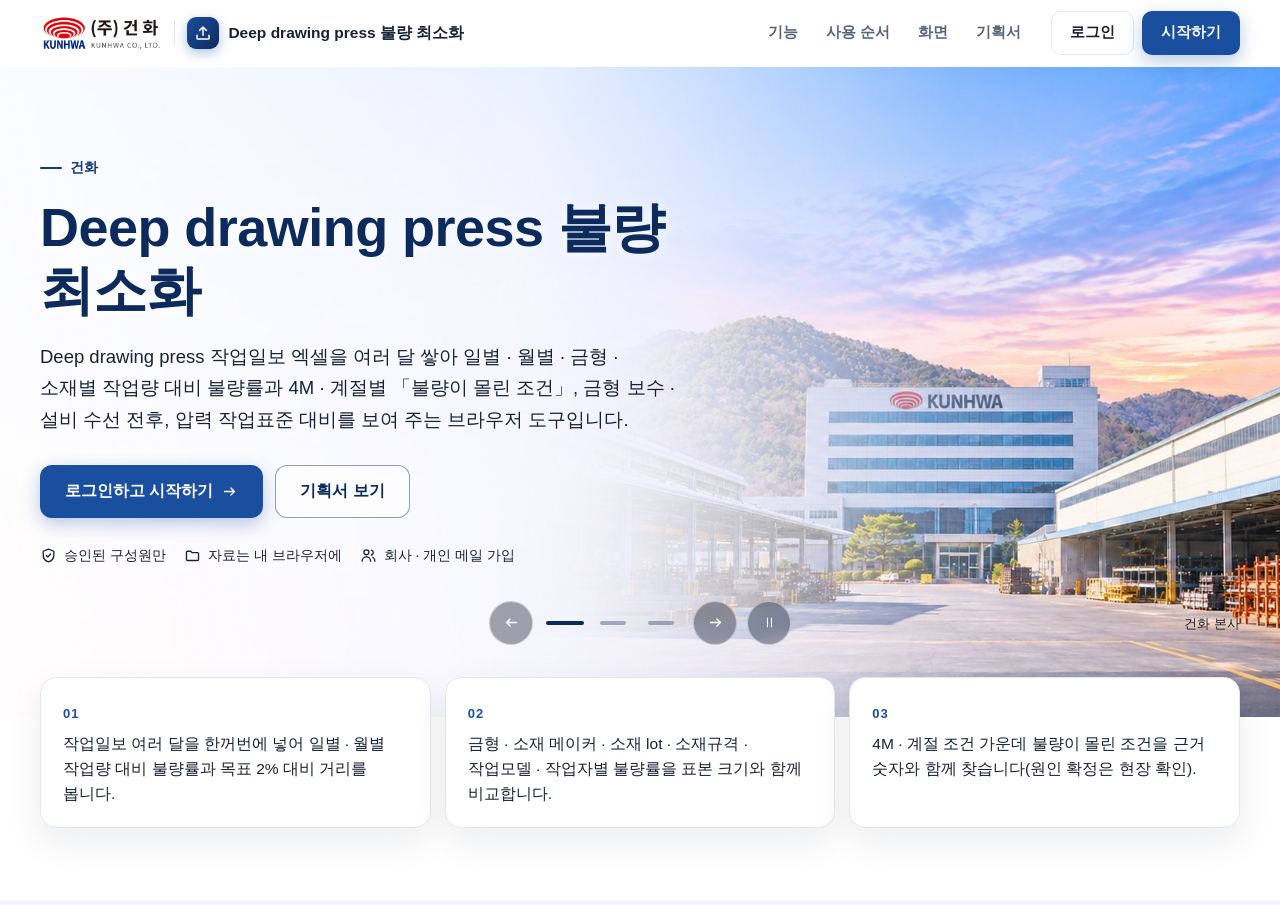
==== commit 6f388d72: "개발 자료 전체 공개 — 개발일지 · 기획서 원문 · 시험 · SQL · 스크립트 · README (수강생 내려받기용) Co-Authored-By: Claude Fable 5.2 " ====
--- a/index.html
+++ b/index.html
@@ -16,11 +16,11 @@
        v3: location.reload() 대신 질의 붙은 주소로 — reload 가 Fastly 에 남은 옛 판을 다시 받아 멈추던 것(10-21 build-data 강의안).
        탭 전환·포커스로는 옮기지 않는다(입력 유실). ETag 는 Cloudflare 가 지워서 쓸 수 없다. 원본: dreamit-1000/scripts/fresh-guard/guard.html -->
   <script>(function(){try{var L=location,P='_fg',h=window.history,q=L.search;if(/[?&]_fg=/.test(q)&&h&&h.replaceState){q=q.replace(/([?&])_fg=[^&]*&?/,'$1').replace(/[?&]$/,'');h.replaceState(h.state,'',L.pathname+q+L.hash);}var d=Date.parse(document.lastModified),u=L.pathname+L.search,k='__fresh_guard',t=0;if(!d||!window.fetch||!window.sessionStorage)return;var g=function(s,v){return s+(s.indexOf('?')<0?'?':'&')+P+'='+v;};var c=function(){var n=Date.now();if(n-t<15000)return;t=n;fetch(g(u,n),{method:'HEAD',cache:'no-store'}).then(function(r){var lm=r.headers.get('last-modified'),f=lm&&Date.parse(lm);if(!f||f<=d+1000)return;if(sessionStorage.getItem(k)===lm)return;sessionStorage.setItem(k,lm);L.replace(g(L.pathname+L.search,f)+L.hash);})['catch'](function(){});};c();var p=h&&h.pushState;if(p)h.pushState=function(){var x=p.apply(this,arguments);c();return x;};addEventListener('hashchange',c);addEventListener('popstate',c);}catch(e){}})();</script>
-  <link rel="stylesheet" href="css/style.css?v=2026-11-11.4">
+  <link rel="stylesheet" href="css/style.css?v=2026-11-11.6">
   <!-- auth-kit: 로그인 전에는 도구 화면을 감춘다(js/auth.js 가 판정 뒤 푼다) -->
   <script>document.documentElement.classList.add('auth-lock')</script>
-  <link rel="stylesheet" href="css/auth.css?v=2026-11-11.4">
-  <link rel="stylesheet" href="css/board.css?v=2026-11-11.4">
+  <link rel="stylesheet" href="css/auth.css?v=2026-11-11.6">
+  <link rel="stylesheet" href="css/board.css?v=2026-11-11.6">
   <!-- /auth-kit -->
 </head>
 <body>
@@ -53,19 +53,19 @@
   <div id="toast" class="toast" role="status" aria-live="polite" hidden></div>
 
   <!-- 로컬 파일(file://)로 열어도 돌도록 module 이 아닌 일반 스크립트로 불러옵니다 -->
-  <script src="vendor/xlsx.full.min.js?v=2026-11-11.4"></script>
-  <script src="js/logic.js?v=2026-11-11.4"></script>
-  <script src="js/sample-data.js?v=2026-11-11.4"></script>
-  <script src="js/store.js?v=2026-11-11.4"></script>
-  <script src="js/charts.js?v=2026-11-11.4"></script>
-  <script src="js/ai-endpoint.js?v=2026-11-11.4"></script>
-  <script src="js/ai-panel.js?v=2026-11-11.4"></script>
-  <script src="js/app.js?v=2026-11-11.4"></script>
+  <script src="vendor/xlsx.full.min.js?v=2026-11-11.6"></script>
+  <script src="js/logic.js?v=2026-11-11.6"></script>
+  <script src="js/sample-data.js?v=2026-11-11.6"></script>
+  <script src="js/store.js?v=2026-11-11.6"></script>
+  <script src="js/charts.js?v=2026-11-11.6"></script>
+  <script src="js/ai-endpoint.js?v=2026-11-11.6"></script>
+  <script src="js/ai-panel.js?v=2026-11-11.6"></script>
+  <script src="js/app.js?v=2026-11-11.6"></script>
   <!-- auth-kit: 로그인 · 사용 신청 · 승인(정본 data10-00/kit/auth) -->
-  <script src="vendor/supabase.js?v=2026-11-11.4"></script>
-  <script src="js/auth-config.js?v=2026-11-11.4"></script>
-  <script src="js/board.js?v=2026-11-11.4"></script>
-  <script src="js/auth.js?v=2026-11-11.4"></script>
+  <script src="vendor/supabase.js?v=2026-11-11.6"></script>
+  <script src="js/auth-config.js?v=2026-11-11.6"></script>
+  <script src="js/board.js?v=2026-11-11.6"></script>
+  <script src="js/auth.js?v=2026-11-11.6"></script>
   <!-- /auth-kit -->
 </body>
 </html>
--- a/css/auth.css
+++ b/css/auth.css
@@ -545,3 +545,27 @@
 .ks-thumbs li { display: grid; gap: 6px; font-size: 13px; color: var(--ag-sub); }
 .ks-thumbs img { width: 100%; aspect-ratio: 16 / 7.5; object-fit: cover; border-radius: 10px; border: 1px solid #e2e8f0; display: block; }
 .kp code { padding: 1px 6px; border-radius: 6px; background: #eef2f6; font-size: .92em; }
+
+/* 밝은 사진(slides[].tone = light): 왼쪽을 흰 면으로 받치고 글자를 어둡게 */
+.hp-slide::before, .hp-slide h1, .hp-slide .hp-lead, .hp-slide .hp-trust-chips li, .hp-slide .hp-eyebrow { transition: color .5s, background .5s, opacity .5s; }
+.hp-slide.hp-sl-light::before { background: linear-gradient(95deg, rgba(255, 255, 255, .9) 0%, rgba(255, 255, 255, .72) 40%, rgba(255, 255, 255, .12) 72%, transparent 100%); }
+.hp-slide.hp-sl-light h1 { color: var(--ag-navy); text-shadow: 0 1px 12px rgba(255, 255, 255, .7); }
+.hp-slide.hp-sl-light .hp-lead, .hp-slide.hp-sl-light .hp-trust-chips li { color: var(--ag-ink); }
+.hp-slide.hp-sl-light .hp-eyebrow { color: var(--ag-brand-d); }
+.hp-slide.hp-sl-light .hp-line { color: var(--ag-navy); border-color: color-mix(in srgb, var(--ag-navy) 45%, transparent); background: rgba(255, 255, 255, .55); }
+.hp-slide.hp-sl-light .hp-sl-cap { color: var(--ag-ink); }
+.hp-slide.hp-sl-light .hp-sl-dots button::before { background: color-mix(in srgb, var(--ag-navy) 35%, transparent); }
+.hp-slide.hp-sl-light .hp-sl-dots button[aria-current="true"]::before { background: var(--ag-navy); }
+
+/* 슬라이드 히어로 글자: 배지 · 제목 줄 · 설명 · 단추가 차례로 떠오른다 */
+.hp-ln { display: block; }
+.hp-fx .hp-fxi { opacity: 0; transform: translateY(22px); transition: opacity .7s ease, transform .7s cubic-bezier(.2, .7, .2, 1); transition-delay: calc(var(--i, 0) * 140ms + 120ms); }
+.hp-fx-on .hp-fx .hp-fxi { opacity: 1; transform: none; }
+.hp-badge { display: inline-flex; align-items: center; margin: 0 0 18px; padding: 7px 16px; border-radius: 999px; background: var(--ag-accent); color: #1a1205; font-size: 15px; font-weight: 800; letter-spacing: .01em; box-shadow: 0 6px 18px rgba(0, 0, 0, .22); }
+.hp-slide .hp-lead { margin-bottom: 4px; }
+@media (prefers-reduced-motion: reduce) { .hp-fx .hp-fxi { opacity: 1; transform: none; transition: none; } }
+/* landing.cards — 아이콘 카드 */
+.hp-cardi { display: flex; align-items: flex-start; gap: 14px; }
+.hp-cardi-ic { flex: none; width: 48px; height: 48px; border-radius: 12px; display: grid; place-items: center; background: color-mix(in srgb, var(--ag-brand) 12%, #fff); color: var(--ag-brand-d); }
+.hp-cardi b { display: block; font-size: 18px; color: var(--ag-ink); }
+.hp-cardi p { margin: 4px 0 0; font-size: 14.5px; color: var(--ag-sub); }
